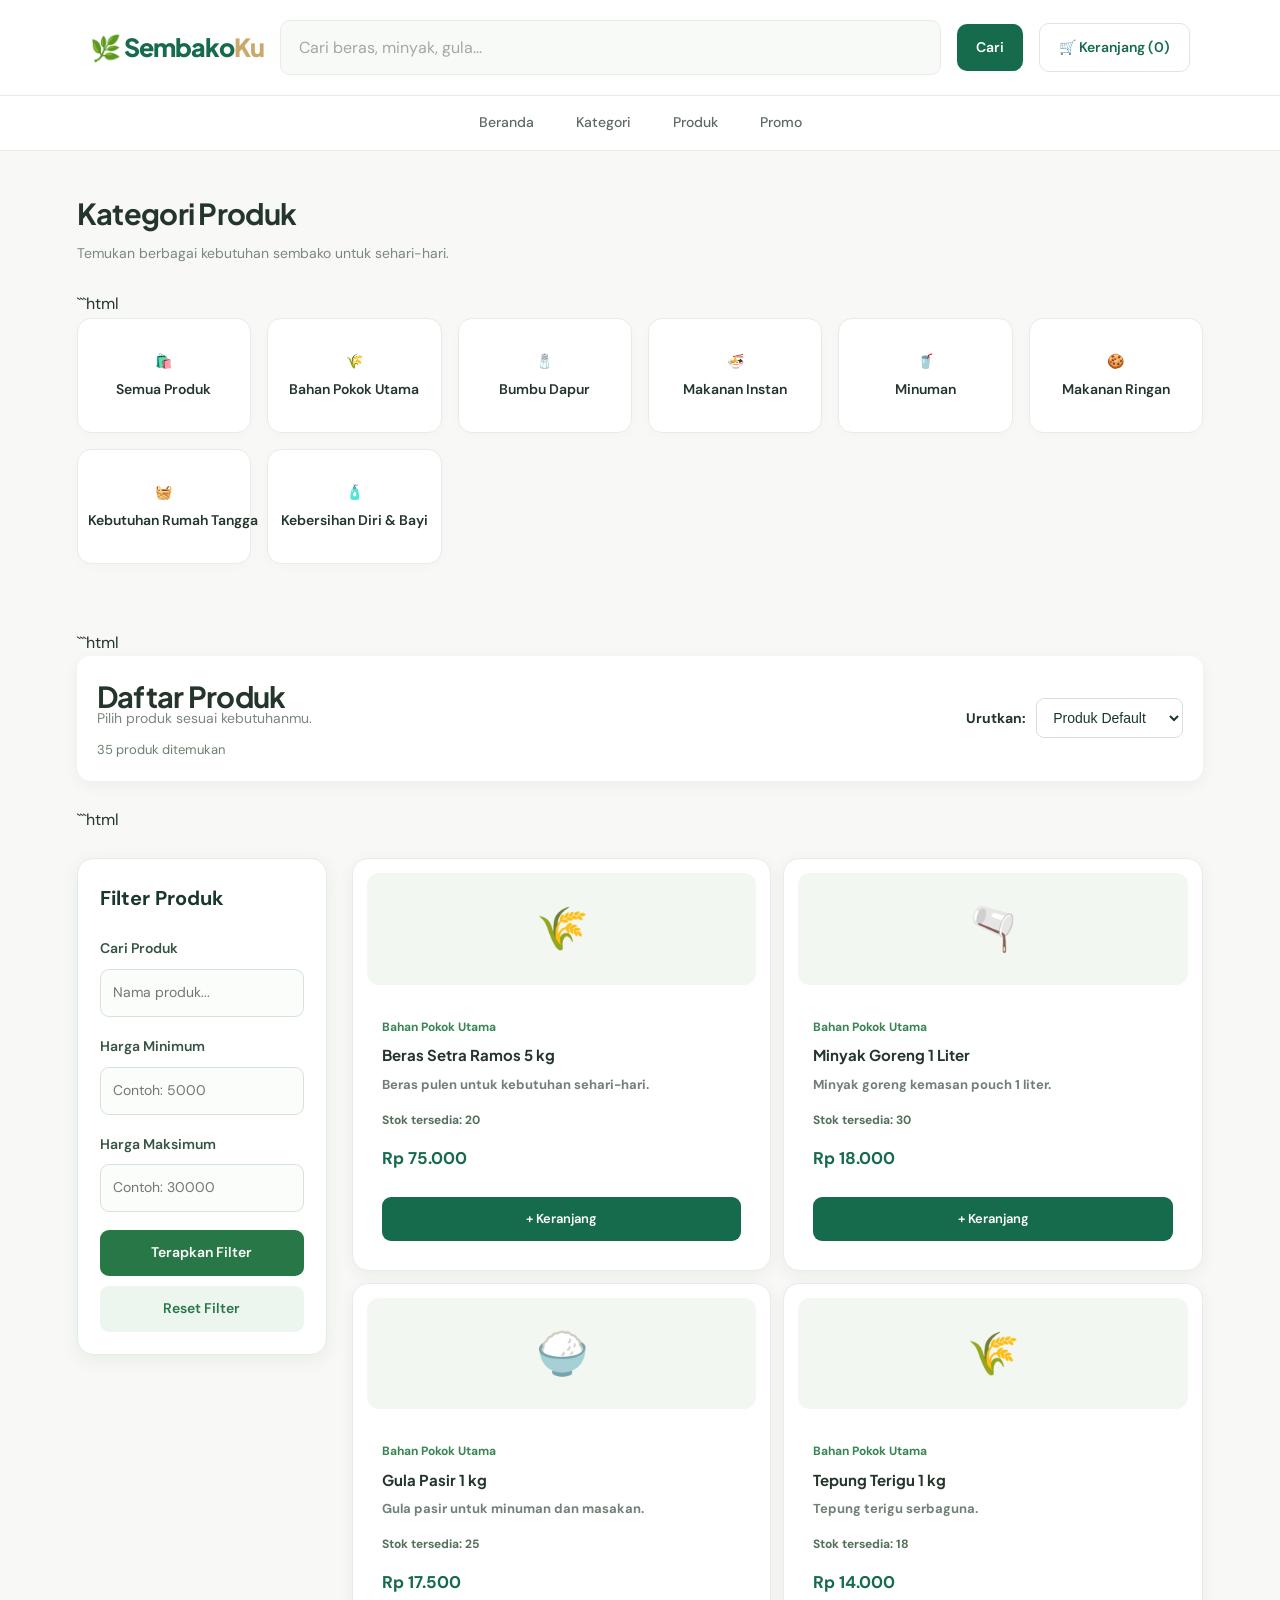
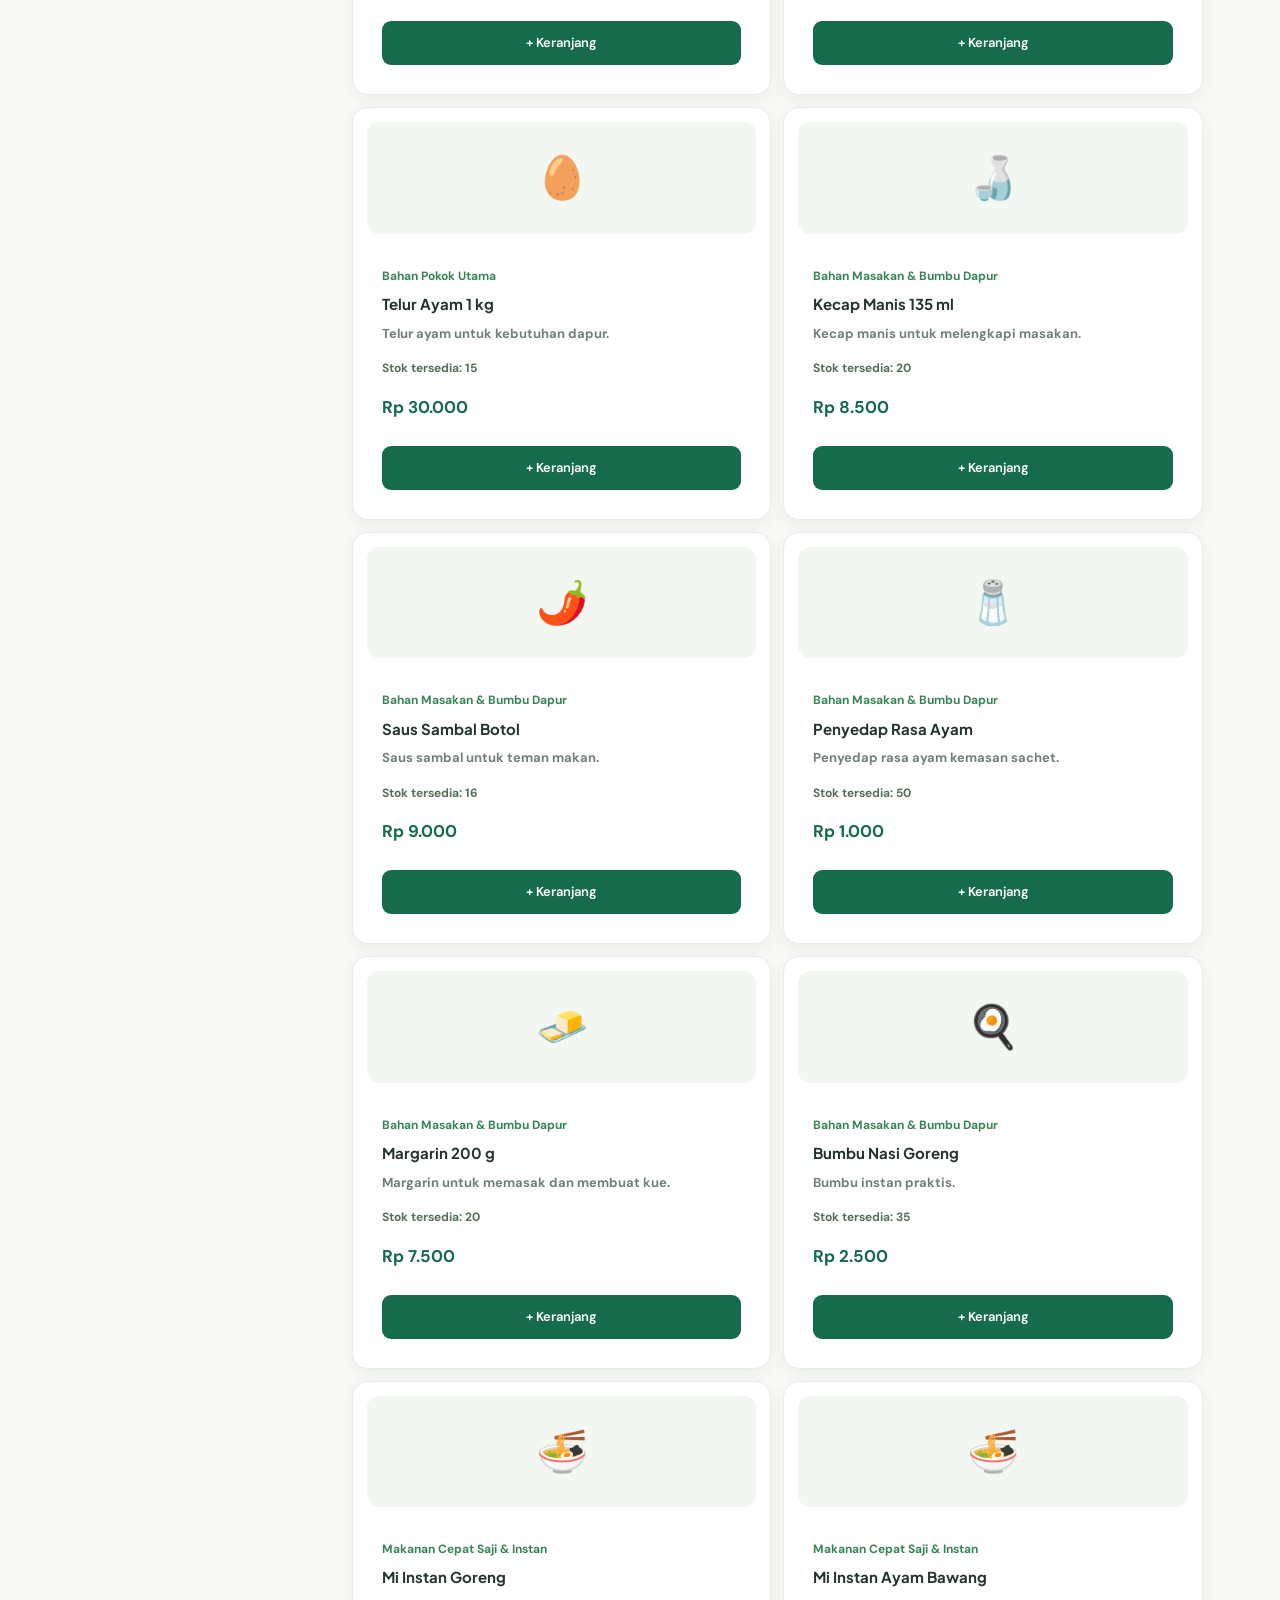
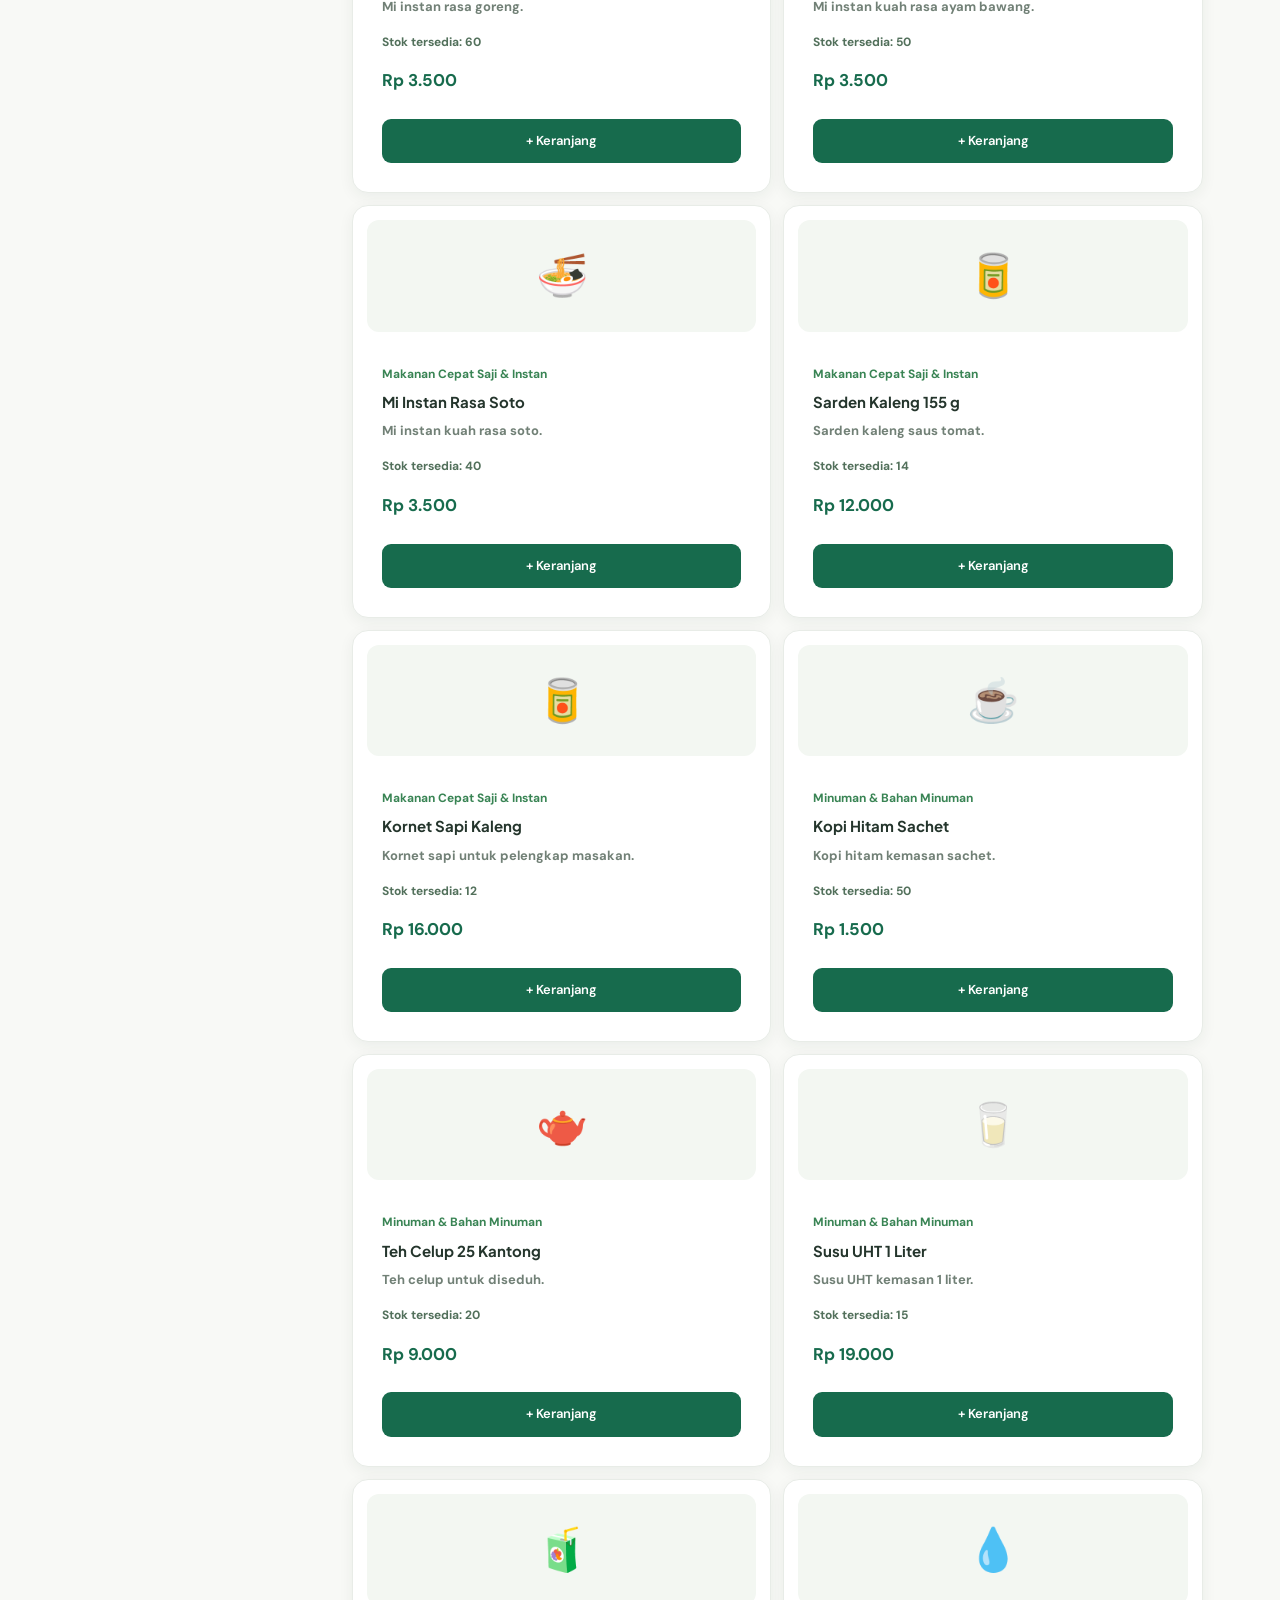
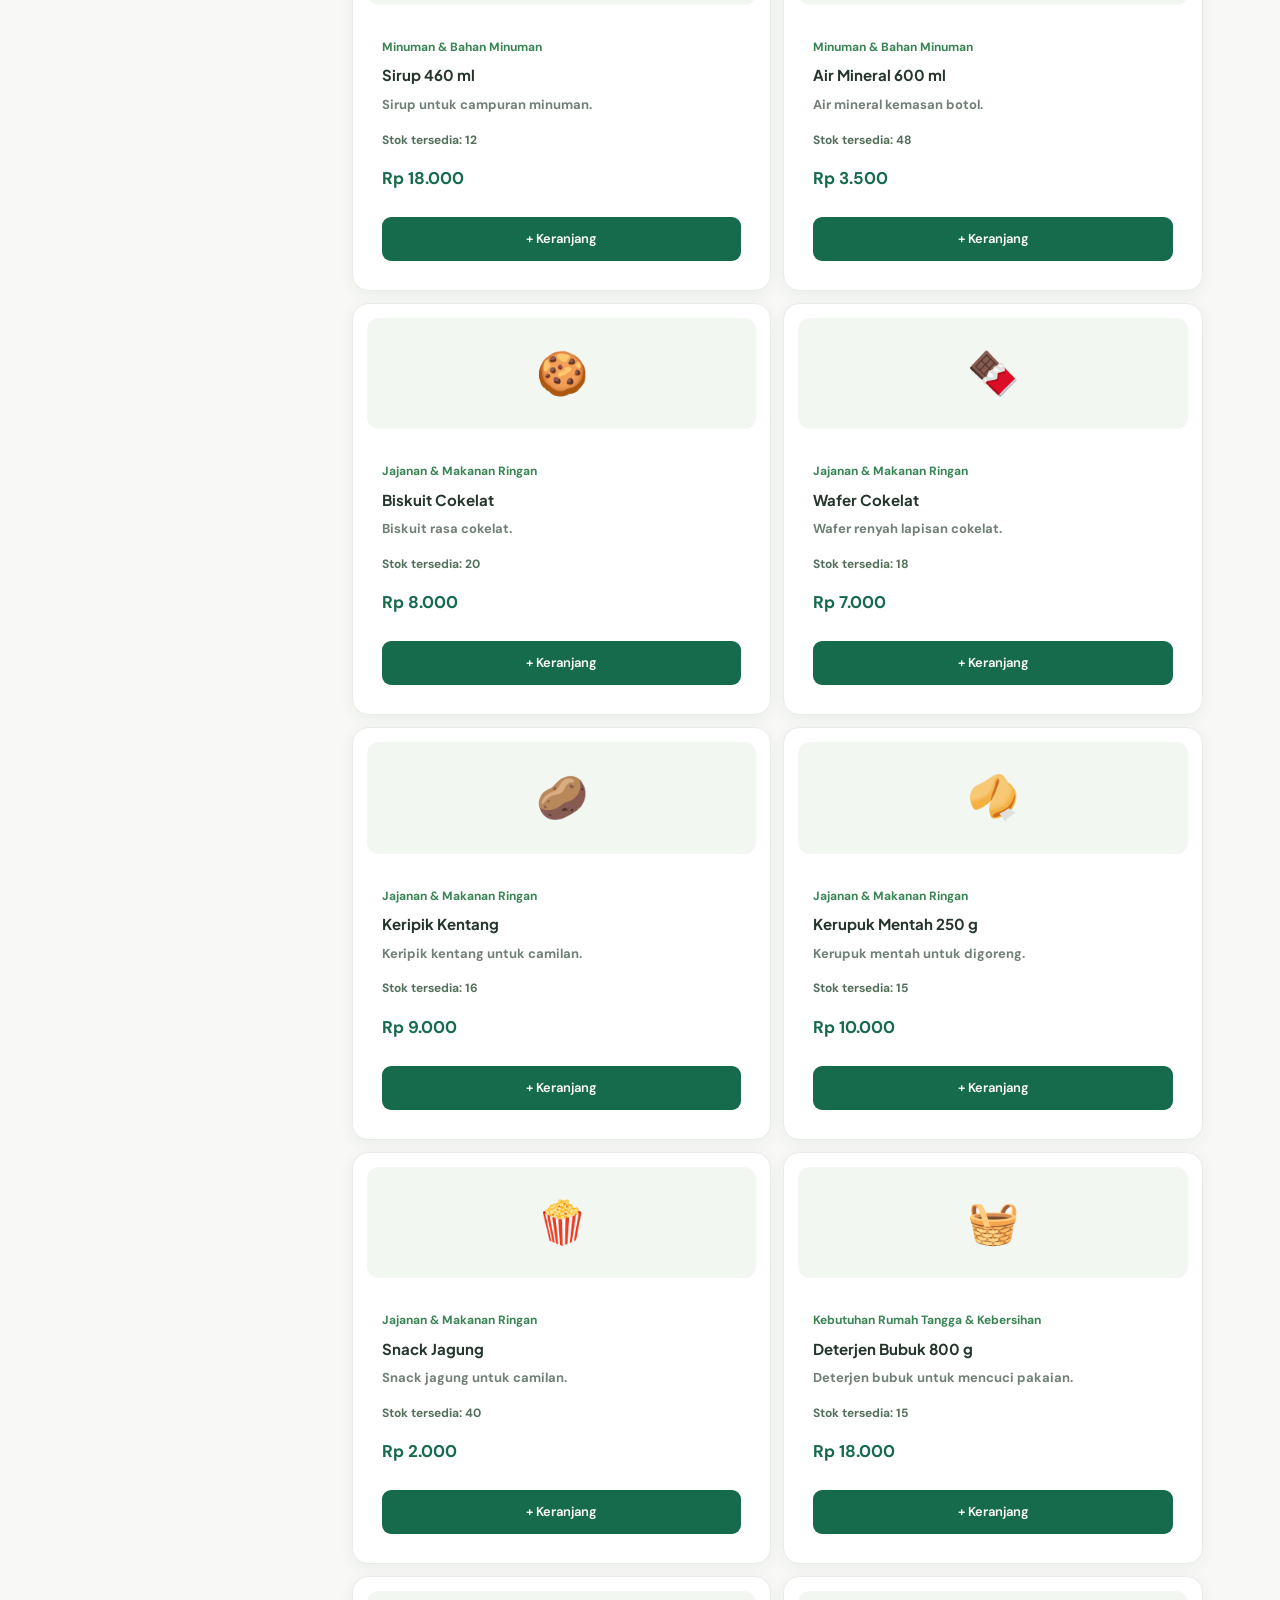
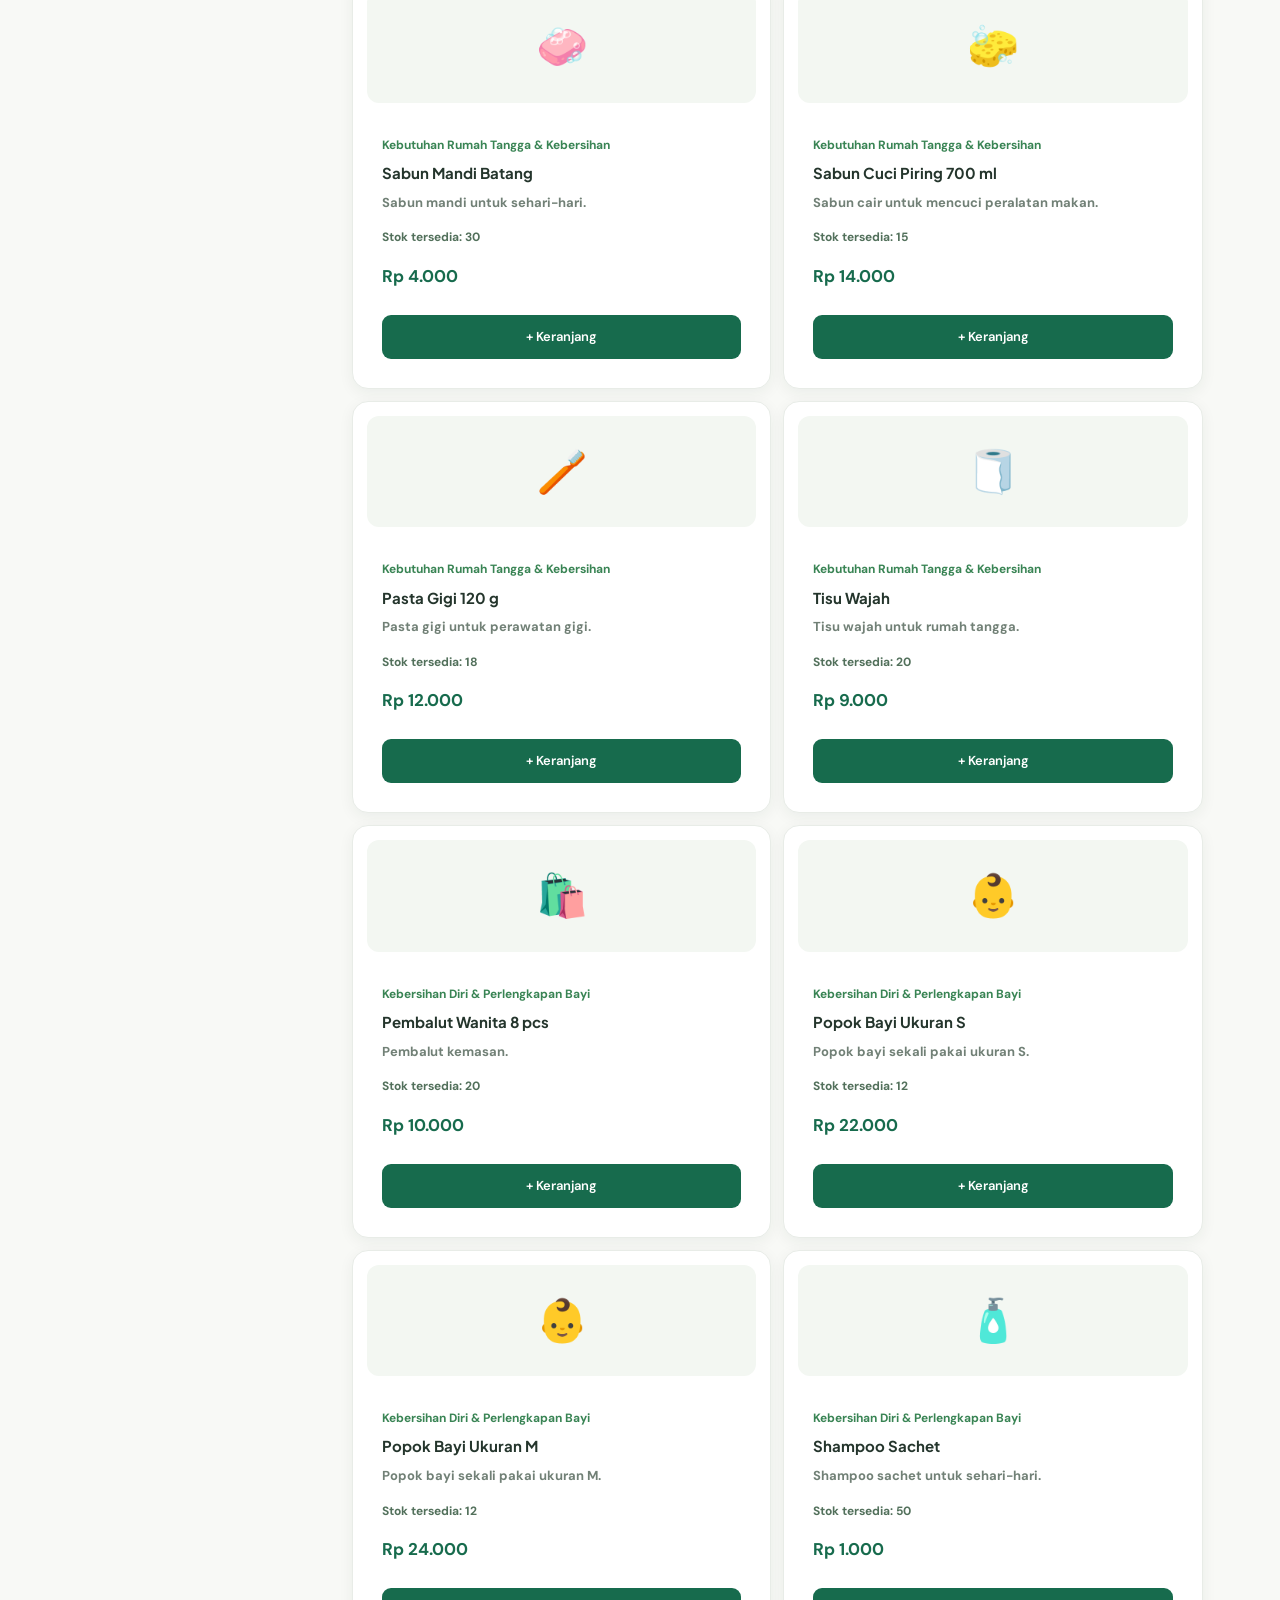
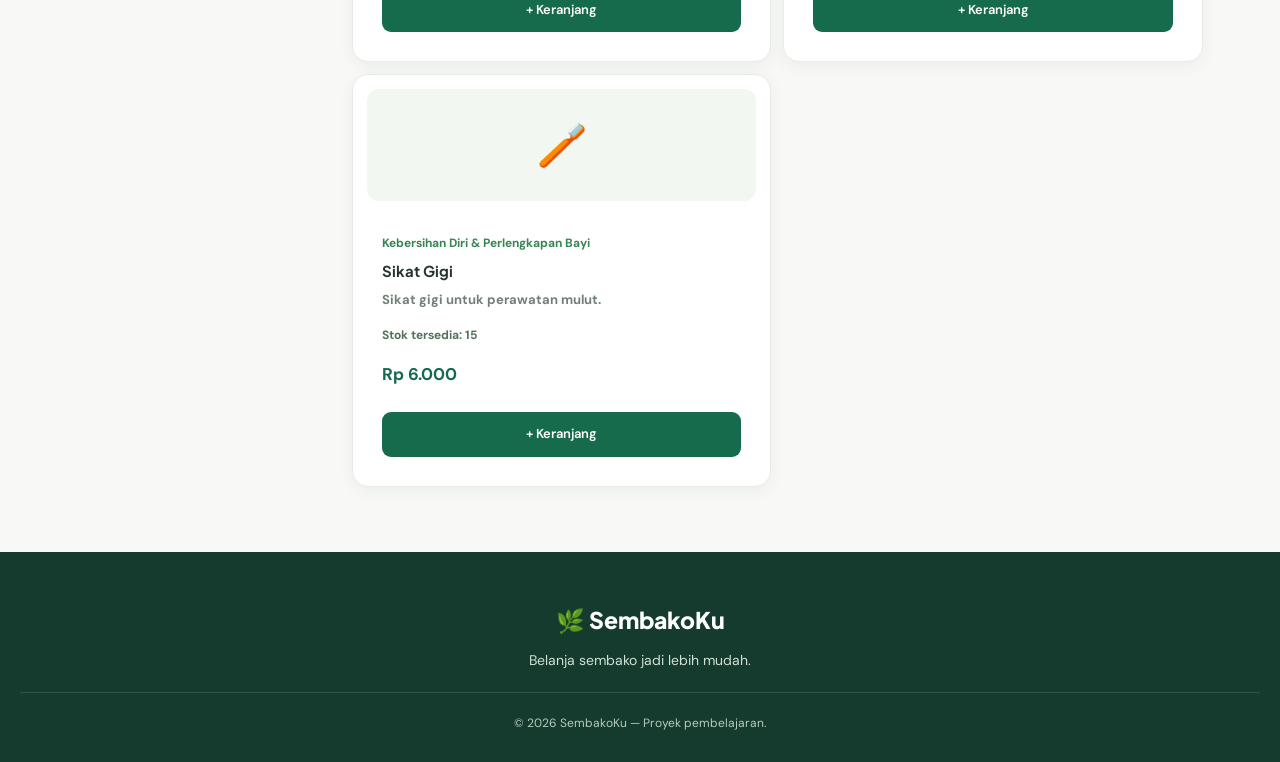
==== kategori.html @ 2022a979 "nambahin kategoti april" ====
<!DOCTYPE html>
<html lang="id">
<head>
  <meta charset="UTF-8">
  <meta name="viewport" content="width=device-width, initial-scale=1.0">
  <title>Kategori Produk - SembakoKu</title>
  <link rel="stylesheet" href="css/style.css">
</head>
<body>

  <header class="navbar">
    <a href="index.html" class="logo">🌿 Sembako<span>Ku</span></a>

    <input type="search" id="searchInput"
      placeholder="Cari beras, minyak, gula...">

    <button onclick="searchProduct()">Cari</button>
    <button onclick="showCart()">
      🛒 Keranjang (<span id="cartCount">0</span>)
    </button>
  </header>

  <nav class="menu">
    <a href="index.html#beranda">Beranda</a>
    <a href="kategori.html">Kategori</a>
    <a href="index.html#produk">Produk</a>
    <a href="index.html#promo">Promo</a>
  </nav>

  <main>
    <section>
      <h2>Kategori Produk</h2>
      <p class="subtitle">
        Temukan berbagai kebutuhan sembako untuk sehari-hari.
      </p>

      ```html
<div class="categories">
  <button onclick="filterCategory('Semua')">
    🛍️<br>Semua Produk
  </button>

  <button onclick="filterCategory('Bahan Pokok Utama')">
    🌾<br>Bahan Pokok Utama
  </button>

  <button onclick="filterCategory('Bahan Masakan & Bumbu Dapur')">
    🧂<br>Bumbu Dapur
  </button>

  <button onclick="filterCategory('Makanan Cepat Saji & Instan')">
    🍜<br>Makanan Instan
  </button>

  <button onclick="filterCategory('Minuman & Bahan Minuman')">
    🥤<br>Minuman
  </button>

  <button onclick="filterCategory('Jajanan & Makanan Ringan')">
    🍪<br>Makanan Ringan
  </button>

  <button onclick="filterCategory('Kebutuhan Rumah Tangga & Kebersihan')">
    🧺<br>Kebutuhan Rumah Tangga
  </button>

  <button onclick="filterCategory('Kebersihan Diri & Perlengkapan Bayi')">
    🧴<br>Kebersihan Diri & Bayi
  </button>
</div>
    </section>

    <section id="produk">
      ```html
<div class="category-toolbar">
  <div>
    <h2>Daftar Produk</h2>
    <p class="subtitle">
      Pilih produk sesuai kebutuhanmu.
    </p>
    <p id="resultInfo">35 produk ditemukan</p>
  </div>

  <div class="sort-box">
    <label for="sortProducts">Urutkan:</label>
    <select id="sortProducts">
      <option value="default">Produk Default</option>
      <option value="cheap">Harga Terendah</option>
      <option value="expensive">Harga Tertinggi</option>
      <option value="name">Nama Produk</option>
    </select>
  </div>
</div>

```html
<div class="category-layout">

  <aside class="filter-sidebar">
    <h3>Filter Produk</h3>

    <div class="filter-group">
      <label for="categorySearch">Cari Produk</label>
      <input
        type="search"
        id="categorySearch"
        placeholder="Nama produk..."
      >
    </div>

    <div class="filter-group">
      <label for="minPrice">Harga Minimum</label>
      <input
        type="number"
        id="minPrice"
        min="0"
        placeholder="Contoh: 5000"
      >
    </div>

    <div class="filter-group">
      <label for="maxPrice">Harga Maksimum</label>
      <input
        type="number"
        id="maxPrice"
        min="0"
        placeholder="Contoh: 30000"
      >
    </div>

    <button type="button" class="btn" onclick="applySidebarFilters()">
      Terapkan Filter
    </button>

    <button type="button" class="btn" onclick="clearSidebarFilters()">
      Reset Filter
    </button>
  </aside>

  <div class="products" id="productList"></div>

</div>

    </section>
  </main>

  <footer>
    <h3>🌿 SembakoKu</h3>
    <p>Belanja sembako jadi lebih mudah.</p>
    <small>© 2026 SembakoKu — Proyek pembelajaran.</small>
  </footer>

  <script src="js/script.js"></script>
</body>
</html>
---- css/style.css ----
@import url('https://fonts.googleapis.com/css2?family=DM+Sans:wght@400;500;600;700&family=Plus+Jakarta+Sans:wght@400;500;600;700;800&display=swap');

:root {
  --primary: #176b4d;
  --primary-dark: #104c38;
  --primary-light: #eaf4ed;
  --accent: #c9a96e;
  --background: #f8f9f6;
  --white: #ffffff;
  --text: #24352c;
  --muted: #7c877f;
  --border: #e8ece7;
  --shadow: 0 8px 30px rgba(25, 58, 42, 0.06);
}

* {
  margin: 0;
  padding: 0;
  box-sizing: border-box;
}

html {
  scroll-behavior: smooth;
  scroll-padding-top: 30px;
}

body {
  font-family: 'DM Sans', sans-serif;
  background: var(--background);
  color: var(--text);
  line-height: 1.7;
  -webkit-font-smoothing: antialiased;
}

a {
  color: inherit;
}

button,
input {
  font: inherit;
}

button {
  cursor: pointer;
  transition: all 0.25s ease;
}

/* NAVBAR */

.navbar {
  display: flex;
  align-items: center;
  gap: 16px;
  padding: 20px 7%;
  background: var(--white);
  border-bottom: 1px solid var(--border);
}

.logo {
  font-family: 'Plus Jakarta Sans', sans-serif;
  color: var(--primary);
  font-size: 25px;
  font-weight: 800;
  letter-spacing: -1px;
  text-decoration: none;
  white-space: nowrap;
}

.logo span {
  color: var(--accent);
}

.navbar input {
  flex: 1;
  min-width: 50px;
  padding: 13px 18px;
  background: #f8faf8;
  color: var(--text);
  border: 1px solid var(--border);
  border-radius: 10px;
  outline: none;
  transition: 0.25s;
}

.navbar input:focus {
  border-color: var(--primary);
  background: var(--white);
  box-shadow: 0 0 0 3px rgba(23, 107, 77, 0.08);
}

.navbar input::placeholder {
  color: #a0aaa2;
}

button,
.btn {
  border: none;
  border-radius: 10px;
  background: var(--primary);
  color: var(--white);
  padding: 12px 19px;
  font-size: 14px;
  font-weight: 600;
  text-decoration: none;
  white-space: nowrap;
}

button:hover,
.btn:hover {
  background: var(--primary-dark);
  transform: translateY(-1px);
}

.navbar button:last-child {
  background: var(--white);
  color: var(--primary);
  border: 1px solid #dce7df;
}

.navbar button:last-child:hover {
  background: var(--primary-light);
}

/* MENU */

.menu {
  display: flex;
  align-items: center;
  justify-content: center;
  gap: 42px;
  padding: 15px 7%;
  background: var(--white);
  border-bottom: 1px solid var(--border);
}

.menu a {
  position: relative;
  color: #5c6b61;
  font-size: 14px;
  font-weight: 500;
  text-decoration: none;
  transition: color 0.2s;
}

.menu a:hover {
  color: var(--primary);
}

.menu a::after {
  content: '';
  position: absolute;
  left: 0;
  bottom: -17px;
  width: 0;
  height: 2px;
  background: var(--primary);
  transition: width 0.25s;
}

.menu a:hover::after {
  width: 100%;
}

/* MAIN */

main {
  width: 88%;
  max-width: 1240px;
  margin: 42px auto 60px;
}

section {
  margin-bottom: 65px;
  scroll-margin-top: 25px;
}

section h2 {
  font-family: 'Plus Jakarta Sans', sans-serif;
  font-size: clamp(22px, 2.5vw, 29px);
  line-height: 1.4;
  letter-spacing: -0.7px;
  color: var(--text);
  margin-bottom: 22px;
}

/* HERO */

.hero {
  position: relative;
  display: flex;
  align-items: center;
  justify-content: space-between;
  gap: 35px;
  min-height: 370px;
  padding: 60px 65px;
  overflow: hidden;
  border-radius: 22px;
  background:
    radial-gradient(circle at 90% 10%, rgba(201, 169, 110, 0.16), transparent 30%),
    linear-gradient(120deg, #eef5ed 0%, #e2eee3 100%);
}

.hero > div:first-child {
  max-width: 560px;
}

.label {
  display: inline-block;
  color: var(--primary);
  font-size: 11px;
  font-weight: 700;
  letter-spacing: 2px;
  margin-bottom: 18px;
}

.hero h1 {
  font-family: 'Plus Jakarta Sans', sans-serif;
  font-size: clamp(35px, 4.3vw, 54px);
  font-weight: 800;
  line-height: 1.2;
  letter-spacing: -2px;
  margin-bottom: 20px;
}

.hero h1 span {
  color: var(--primary);
}

.hero p:not(.label) {
  max-width: 440px;
  color: #69786d;
  font-size: 15px;
  margin-bottom: 28px;
}

.hero .btn {
  display: inline-flex;
  align-items: center;
  gap: 10px;
  padding: 14px 23px;
  border-radius: 10px;
  box-shadow: 0 5px 15px rgba(23, 107, 77, 0.12);
}

.hero-image {
  display: flex;
  align-items: center;
  justify-content: center;
  flex-shrink: 0;
  width: 220px;
  height: 220px;
  border: 1px solid rgba(255, 255, 255, 0.75);
  border-radius: 50%;
  background: rgba(255, 255, 255, 0.55);
  font-size: clamp(55px, 6vw, 85px);
  letter-spacing: -8px;
  box-shadow: 0 15px 45px rgba(31, 78, 49, 0.05);
}

/* KATEGORI */

.categories {
  display: grid;
  grid-template-columns: repeat(6, minmax(0, 1fr));
  gap: 16px;
}

.categories button {
  min-height: 115px;
  padding: 20px 10px;
  background: var(--white);
  color: var(--text);
  border: 1px solid var(--border);
  border-radius: 14px;
  font-size: 14px;
  font-weight: 600;
  line-height: 2;
  box-shadow: 0 3px 12px rgba(25, 58, 42, 0.02);
}

.categories button:hover {
  background: var(--primary-light);
  color: var(--primary);
  border-color: #c8dfce;
  transform: translateY(-4px);
  box-shadow: var(--shadow);
}

/* PRODUK */

.subtitle {
  color: var(--muted);
  font-size: 14px;
  margin-top: -14px;
  margin-bottom: 25px;
}

.products {
  display: grid;
  grid-template-columns: repeat(4, minmax(0, 1fr));
  gap: 22px;
}

.product-card {
  min-width: 0;
  padding: 14px;
  overflow: hidden;
  background: var(--white);
  border: 1px solid var(--border);
  border-radius: 16px;
  box-shadow: 0 3px 12px rgba(25, 58, 42, 0.025);
  transition: transform 0.3s, box-shadow 0.3s, border-color 0.3s;
}

.product-card:hover {
  transform: translateY(-5px);
  border-color: #d8e4da;
  box-shadow: 0 14px 32px rgba(25, 58, 42, 0.08);
}

.product-image {
  display: flex;
  align-items: center;
  justify-content: center;
  min-height: 180px;
  margin-bottom: 17px;
  padding: 20px;
  overflow: hidden;
  border-radius: 12px;
  background: #f4f6f0;
  font-size: 60px;
  text-align: center;
}

.product-image img {
  width: 100%;
  height: 170px;
  object-fit: contain;
  mix-blend-mode: multiply;
}

.product-card h3 {
  color: var(--text);
  font-family: 'Plus Jakarta Sans', sans-serif;
  font-size: 15px;
  font-weight: 700;
  line-height: 1.5;
  margin-bottom: 8px;
}

.product-card p {
  color: var(--primary);
  font-size: 15px;
  font-weight: 700;
  margin-bottom: 14px;
}

.product-card button {
  width: 100%;
  padding: 11px 12px;
  border-radius: 9px;
  font-size: 13px;
}

.product-card button:hover {
  background: var(--primary-dark);
}

/* PROMO */

.promo {
  display: flex;
  align-items: center;
  justify-content: space-between;
  gap: 25px;
  padding: 38px 45px;
  border: 1px solid #245d45;
  border-radius: 18px;
  background: linear-gradient(115deg, #15573f, #1d7452);
  color: var(--white);
  box-shadow: 0 12px 28px rgba(23, 107, 77, 0.10);
}

.promo > div:first-child > p:first-child {
  color: #e2c994;
  font-size: 11px;
  font-weight: 700;
  letter-spacing: 2px;
}

.promo h2 {
  color: var(--white);
  font-size: clamp(22px, 3vw, 30px);
  margin: 8px 0;
}

.promo p {
  color: #dce9df;
  font-size: 14px;
}

.promo-icon {
  display: flex;
  align-items: center;
  justify-content: center;
  flex-shrink: 0;
  width: 100px;
  height: 100px;
  border: 1px solid rgba(255, 255, 255, 0.15);
  border-radius: 50%;
  background: rgba(255, 255, 255, 0.08);
  font-size: 48px;
}

/* KERANJANG */

.cart-section {
  padding: 30px;
  background: var(--white);
  border: 1px solid var(--border);
  border-radius: 16px;
  box-shadow: var(--shadow);
}

#cartItems {
  color: #647269;
  font-size: 14px;
}

.cart-row {
  display: flex;
  justify-content: space-between;
  align-items: center;
  gap: 15px;
  padding: 16px 0;
  border-bottom: 1px solid var(--border);
}

.cart-row button {
  padding: 8px 12px;
  border-radius: 8px;
}

.cart-section h3 {
  margin: 23px 0;
  font-family: 'Plus Jakarta Sans', sans-serif;
  font-size: 19px;
}

#cartTotal {
  color: var(--primary);
}

.cart-section > .btn {
  display: inline-block;
}

/* FOOTER */

footer {
  padding: 48px 20px 28px;
  background: #143b2d;
  color: var(--white);
  text-align: center;
}

footer h3 {
  font-family: 'Plus Jakarta Sans', sans-serif;
  font-size: 23px;
  font-weight: 800;
}

footer p {
  margin: 10px 0 20px;
  color: #d0e0d5;
  font-size: 14px;
}

footer small {
  display: block;
  padding-top: 20px;
  border-top: 1px solid rgba(255, 255, 255, 0.12);
  color: #b7cbbd;
  font-size: 12px;
}

/* RESPONSIVE TABLET */

@media (max-width: 1000px) {
  .navbar {
    padding: 18px 5%;
  }

  main {
    width: 90%;
  }

  .hero {
    padding: 45px;
  }

  .hero-image {
    width: 175px;
    height: 175px;
  }

  .categories {
    grid-template-columns: repeat(3, minmax(0, 1fr));
  }

  .products {
    grid-template-columns: repeat(3, minmax(0, 1fr));
    gap: 16px;
  }
}

/* RESPONSIVE HP */

@media (max-width: 650px) {
  .navbar {
    display: grid;
    grid-template-columns: 1fr auto;
    gap: 12px;
    padding: 16px 5%;
  }

  .logo {
    font-size: 22px;
  }

  .navbar input {
    grid-column: 1 / -1;
    grid-row: 2;
    width: 100%;
  }

  .navbar button {
    padding: 10px 12px;
    font-size: 12px;
  }

  .menu {
    justify-content: flex-start;
    gap: 27px;
    padding: 14px 5%;
    overflow-x: auto;
    white-space: nowrap;
  }

  .menu a::after {
    display: none;
  }

  main {
    width: 90%;
    margin-top: 25px;
  }

  section {
    margin-bottom: 45px;
  }

  .hero {
    flex-direction: column;
    align-items: flex-start;
    gap: 28px;
    padding: 32px 25px;
    border-radius: 17px;
  }

  .hero h1 {
    font-size: clamp(33px, 8vw, 43px);
    letter-spacing: -1.3px;
  }

  .hero-image {
    align-self: center;
    width: 145px;
    height: 145px;
    font-size: 55px;
  }

  .categories {
    grid-template-columns: repeat(3, minmax(0, 1fr));
    gap: 10px;
  }

  .categories button {
    min-height: 100px;
    padding: 14px 5px;
    font-size: 12px;
  }

  .products {
    grid-template-columns: repeat(2, minmax(0, 1fr));
    gap: 12px;
  }

  .product-card {
    padding: 10px;
    border-radius: 13px;
  }

  .product-image {
    min-height: 125px;
    padding: 12px 5px;
    font-size: 45px;
  }

  .product-image img {
    height: 120px;
  }

  .product-card h3 {
    font-size: 13px;
  }

  .product-card p {
    font-size: 14px;
  }

  .product-card button {
    padding: 10px 5px;
    font-size: 12px;
  }

  .promo {
    padding: 28px 23px;
  }

  .promo-icon {
    width: 65px;
    height: 65px;
    font-size: 32px;
  }

  .cart-section {
    padding: 20px;
  }

  .cart-row {
    align-items: flex-start;
    flex-wrap: wrap;
  }

  footer {
    padding: 38px 18px 24px;
  }
}

/* HP KECIL */

@media (max-width: 380px) {
  .navbar {
    gap: 8px;
  }

  .logo {
    font-size: 19px;
  }

  .navbar button {
    padding: 9px;
  }

  .categories {
    grid-template-columns: repeat(2, minmax(0, 1fr));
  }

  .hero {
    padding: 27px 20px;
  }

  .promo-icon {
    display: none;
  }
}

/* TOOLBAR HALAMAN KATEGORI */
.category-toolbar {
  display: flex;
  justify-content: space-between;
  align-items: center;
  flex-wrap: wrap;
  gap: 20px;
  margin-bottom: 25px;
  padding: 20px;
  background: #ffffff;
  border-radius: 14px;
  box-shadow: 0 4px 15px rgba(0, 0, 0, 0.05);
}

.category-toolbar h2 {
  margin-bottom: 5px;
}

.category-toolbar .subtitle {
  margin-bottom: 8px;
}

#resultInfo {
  font-size: 13px;
  color: #6b806f;
}

.sort-box {
  display: flex;
  align-items: center;
  gap: 10px;
}

.sort-box label {
  font-size: 14px;
  font-weight: bold;
}

.sort-box select {
  padding: 10px 12px;
  border: 1px solid #d5e2d8;
  border-radius: 8px;
  background: #ffffff;
  color: #19372a;
  font-size: 14px;
  cursor: pointer;
}

.sort-box select:focus {
  outline: 2px solid #6aab7c;
}

/* TAMPILAN HP */
@media (max-width: 600px) {
  .category-toolbar {
    align-items: stretch;
    padding: 15px;
  }

  .sort-box {
    justify-content: space-between;
  }

  .sort-box select {
    max-width: 65%;
  }
}

/* =====================================
   HALAMAN KATEGORI - TAMPILAN BARU
===================================== */

.category-layout {
  display: grid;
  grid-template-columns: 250px minmax(0, 1fr);
  gap: 25px;
  align-items: start;
  margin-top: 25px;
}

.filter-sidebar {
  background: #ffffff;
  padding: 22px;
  border: 1px solid #e3ece5;
  border-radius: 16px;
  box-shadow: 0 5px 18px rgba(25, 55, 42, 0.07);
  position: sticky;
  top: 20px;
}

.filter-sidebar h3 {
  color: #19372a;
  font-size: 20px;
  margin-bottom: 22px;
}

.filter-group {
  margin-bottom: 18px;
}

.filter-group label {
  display: block;
  font-size: 14px;
  font-weight: 600;
  color: #365443;
  margin-bottom: 8px;
}

.filter-group input {
  width: 100%;
  padding: 11px 12px;
  border: 1px solid #d7e3da;
  border-radius: 9px;
  outline: none;
  font-size: 14px;
  background: #fbfdfb;
}

.filter-group input:focus {
  border-color: #398454;
  box-shadow: 0 0 0 3px rgba(57, 132, 84, 0.12);
}

.filter-sidebar .btn {
  display: block;
  width: 100%;
  padding: 11px 14px;
  margin-top: 10px;
  border: none;
  border-radius: 9px;
  background: #287747;
  color: white;
  font-weight: 600;
  cursor: pointer;
  transition: background 0.2s, transform 0.2s;
}

.filter-sidebar .btn:hover {
  background: #1e6038;
  transform: translateY(-1px);
}

.filter-sidebar .btn:last-child {
  background: #edf5ef;
  color: #287747;
}

.filter-sidebar .btn:last-child:hover {
  background: #dcece0;
}

.category-layout .products {
  display: grid;
  grid-template-columns: repeat(3, minmax(0, 1fr));
  gap: 20px;
  align-items: stretch;
}

.category-layout .product-card {
  height: 100%;
  overflow: hidden;
  border: 1px solid #e5ece6;
  border-radius: 15px;
  background: #ffffff;
  box-shadow: 0 4px 15px rgba(25, 55, 42, 0.06);
  transition: transform 0.2s, box-shadow 0.2s;
}

.category-layout .product-card:hover {
  transform: translateY(-4px);
  box-shadow: 0 9px 22px rgba(25, 55, 42, 0.12);
}

.category-layout .product-image {
  min-height: 145px;
  display: flex;
  align-items: center;
  justify-content: center;
  background: #f0f7ef;
}

.category-layout .product-image span {
  font-size: 55px;
}

.category-layout .product-info {
  padding: 16px;
}

.category-layout .product-category {
  color: #398454;
  font-size: 12px;
  margin-bottom: 7px;
}

.category-layout .product-info h3 {
  font-size: 16px;
  line-height: 1.45;
  margin-bottom: 8px;
  color: #19372a;
}

.category-layout .product-description {
  color: #718076;
  font-size: 13px;
  line-height: 1.6;
}

.category-layout .product-stock {
  margin-top: 10px;
  color: #52705b;
  font-size: 12px;
}

.category-layout .product-bottom {
  margin-top: 14px;
  display: flex;
  flex-direction: column;
  align-items: stretch;
  gap: 12px;
}

.category-layout .product-price {
  color: #287747;
  font-size: 18px;
}

.category-layout .btn-add {
  width: 100%;
  padding: 10px;
  border: none;
  border-radius: 8px;
  background: #287747;
  color: white;
  font-weight: 600;
  cursor: pointer;
}

.category-layout .btn-add:hover {
  background: #1e6038;
}

.category-layout .btn-add:disabled {
  background: #aeb9b0;
  cursor: not-allowed;
}

/* Tampilan tablet */
@media (max-width: 1000px) {
  .category-layout {
    grid-template-columns: 220px minmax(0, 1fr);
    gap: 16px;
  }

  .category-layout .products {
    grid-template-columns: repeat(2, minmax(0, 1fr));
    gap: 14px;
  }
}
/* Tampilan tablet */
@media (max-width: 1000px) {
  .category-layout {
    grid-template-columns: 220px minmax(0, 1fr);
    gap: 16px;
  }

  .category-layout .products {
    grid-template-columns: repeat(2, minmax(0, 1fr));
    gap: 14px;
  }
}

@media (max-width: 650px) {
  .category-layout {
    grid-template-columns: 1fr;
  }

  .filter-sidebar {
    position: static;
  }

  .category-layout .products {
    grid-template-columns: repeat(2, minmax(0, 1fr));
    gap: 12px;
  }

  .category-layout .product-info {
    padding: 12px;
  }

  .category-layout .product-image {
    min-height: 110px;
  }

  .category-layout .product-image span {
    font-size: 42px;
  }

  .category-layout .product-info h3 {
    font-size: 14px;
  }

  .category-layout .product-price {
    font-size: 15px;
  }
}
  

  .filter-sidebar {
    position: static;
  }

  .category-layout .products {
    grid-template-columns: repeat(2, minmax(0, 1fr));
    gap: 12px;
  }

  .category-layout .product-info {
    padding: 12px;
  }

  .category-layout .product-image {
    min-height: 110px;
  }

  .category-layout .product-image span {
    font-size: 42px;
  }

  .category-layout .product-info h3 {
    font-size: 14px;
  }

  .category-layout .product-price {
    font-size: 15px;
  }
  
/* =====================================
   CARD PRODUK - DESAIN LEBIH MODERN
===================================== */

.category-layout .products .product-card {
    background: #ffffff;
    border: 1px solid #e8ece7;
    border-radius: 16px;
    overflow: hidden;
    transition: transform 0.25s ease, box-shadow 0.25s ease;
}

.category-layout .products .product-card:hover {
    transform: translateY(-5px);
    box-shadow: 0 12px 28px rgba(23, 107, 77, 0.12);
    border-color: #c9dfd0;
}

.category-layout .product-image {
    background: #f3f7f2;
    display: flex;
    align-items: center;
    justify-content: center;
    position: relative;
    overflow: hidden;
}

.category-layout .product-image img {
    width: 100%;
    height: 180px;
    object-fit: contain;
    padding: 14px;
    transition: transform 0.3s ease;
}

.category-layout .product-card:hover .product-image img {
    transform: scale(1.06);
}

.category-layout .product-info {
    padding: 15px;
}

.category-layout .product-info h3 {
    color: #24352c;
    font-size: 15px;
    line-height: 1.5;
    margin-bottom: 8px;
}

.category-layout .product-price {
    color: #176b4d;
    font-size: 17px;
    font-weight: 700;
    margin-bottom: 12px;
}

.category-layout .product-card button {
    width: 100%;
    border: none;
    border-radius: 9px;
    background: #176b4d;
    color: #ffffff;
    padding: 11px;
    font-weight: 600;
    cursor: pointer;
    transition: background 0.2s ease;
}

.category-layout .product-card button:hover {
    background: #104c38;
}
/* LINK NAMA PRODUK */
.product-title-link {
    color: inherit;
    text-decoration: none;
    transition: color 0.2s ease;
}

.product-title-link:hover {
    color: #176b4d;
    text-decoration: underline;
    text-underline-offset: 4px;
}
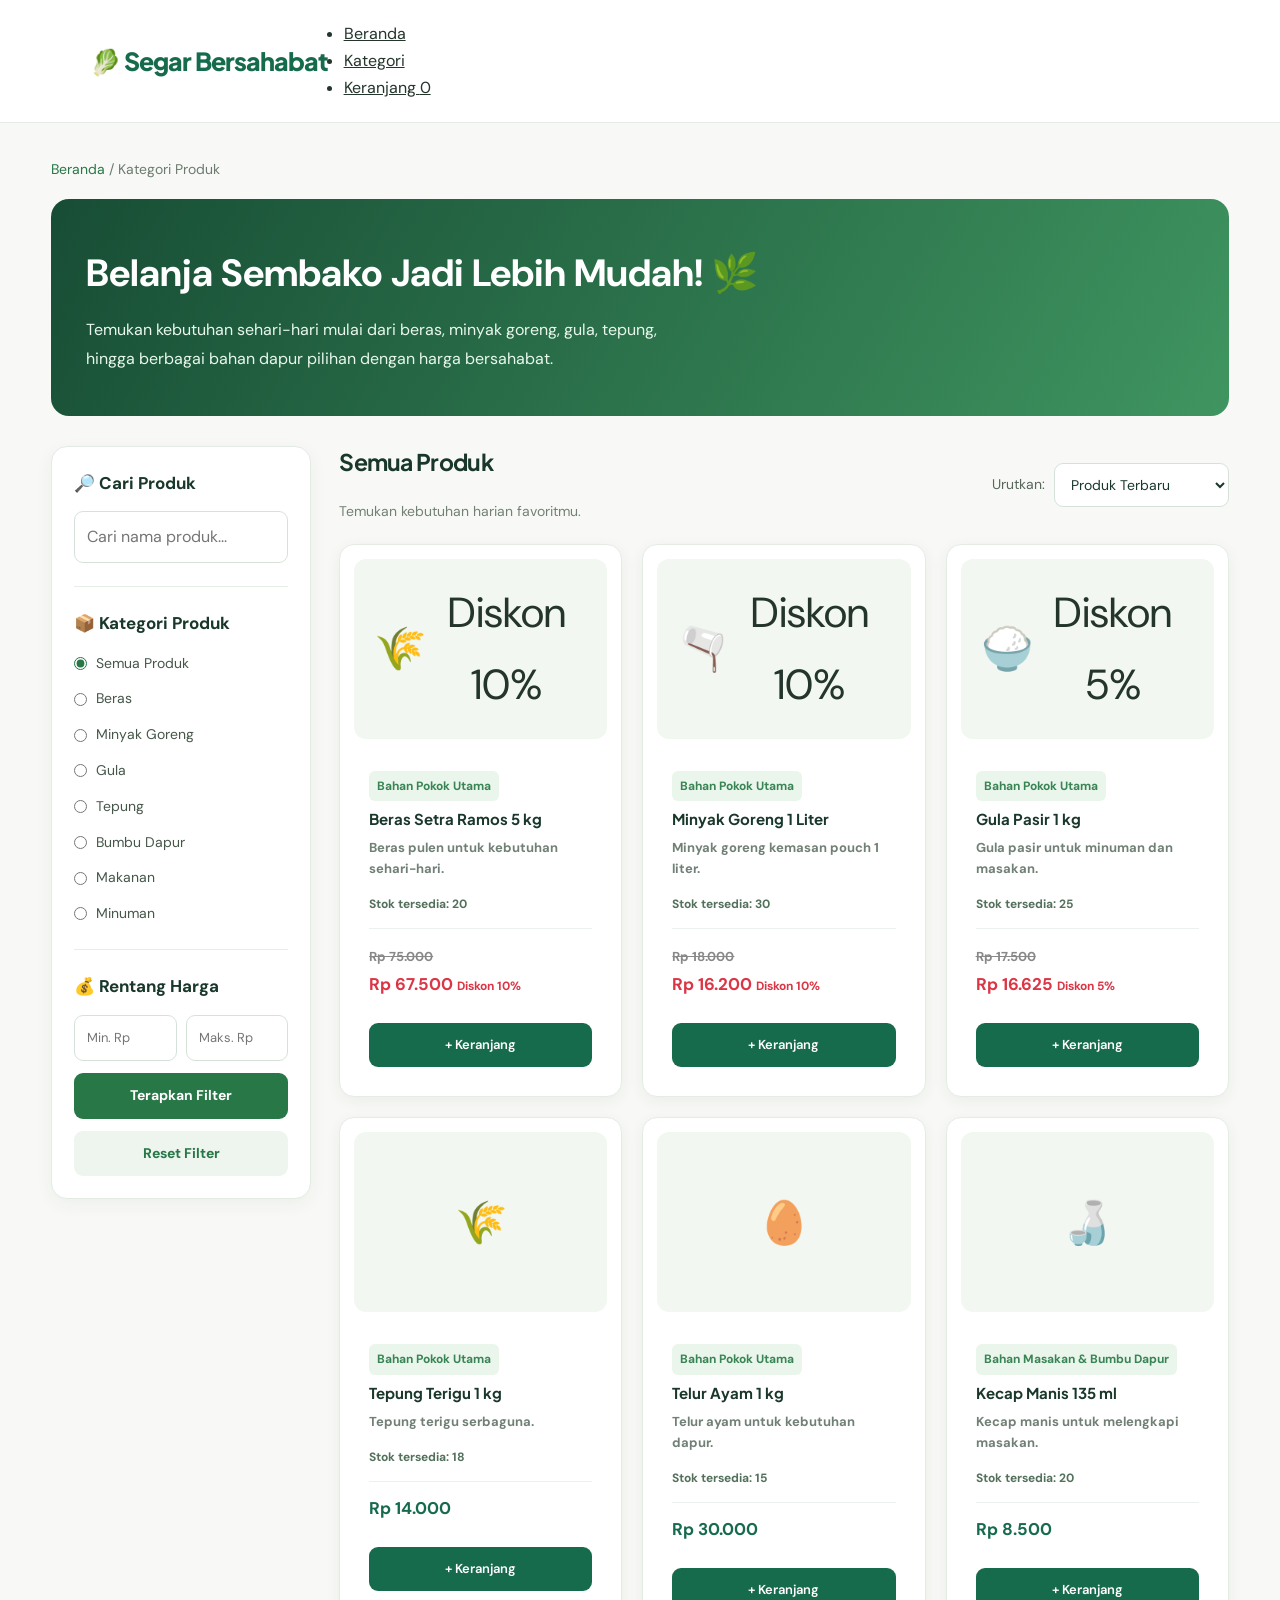
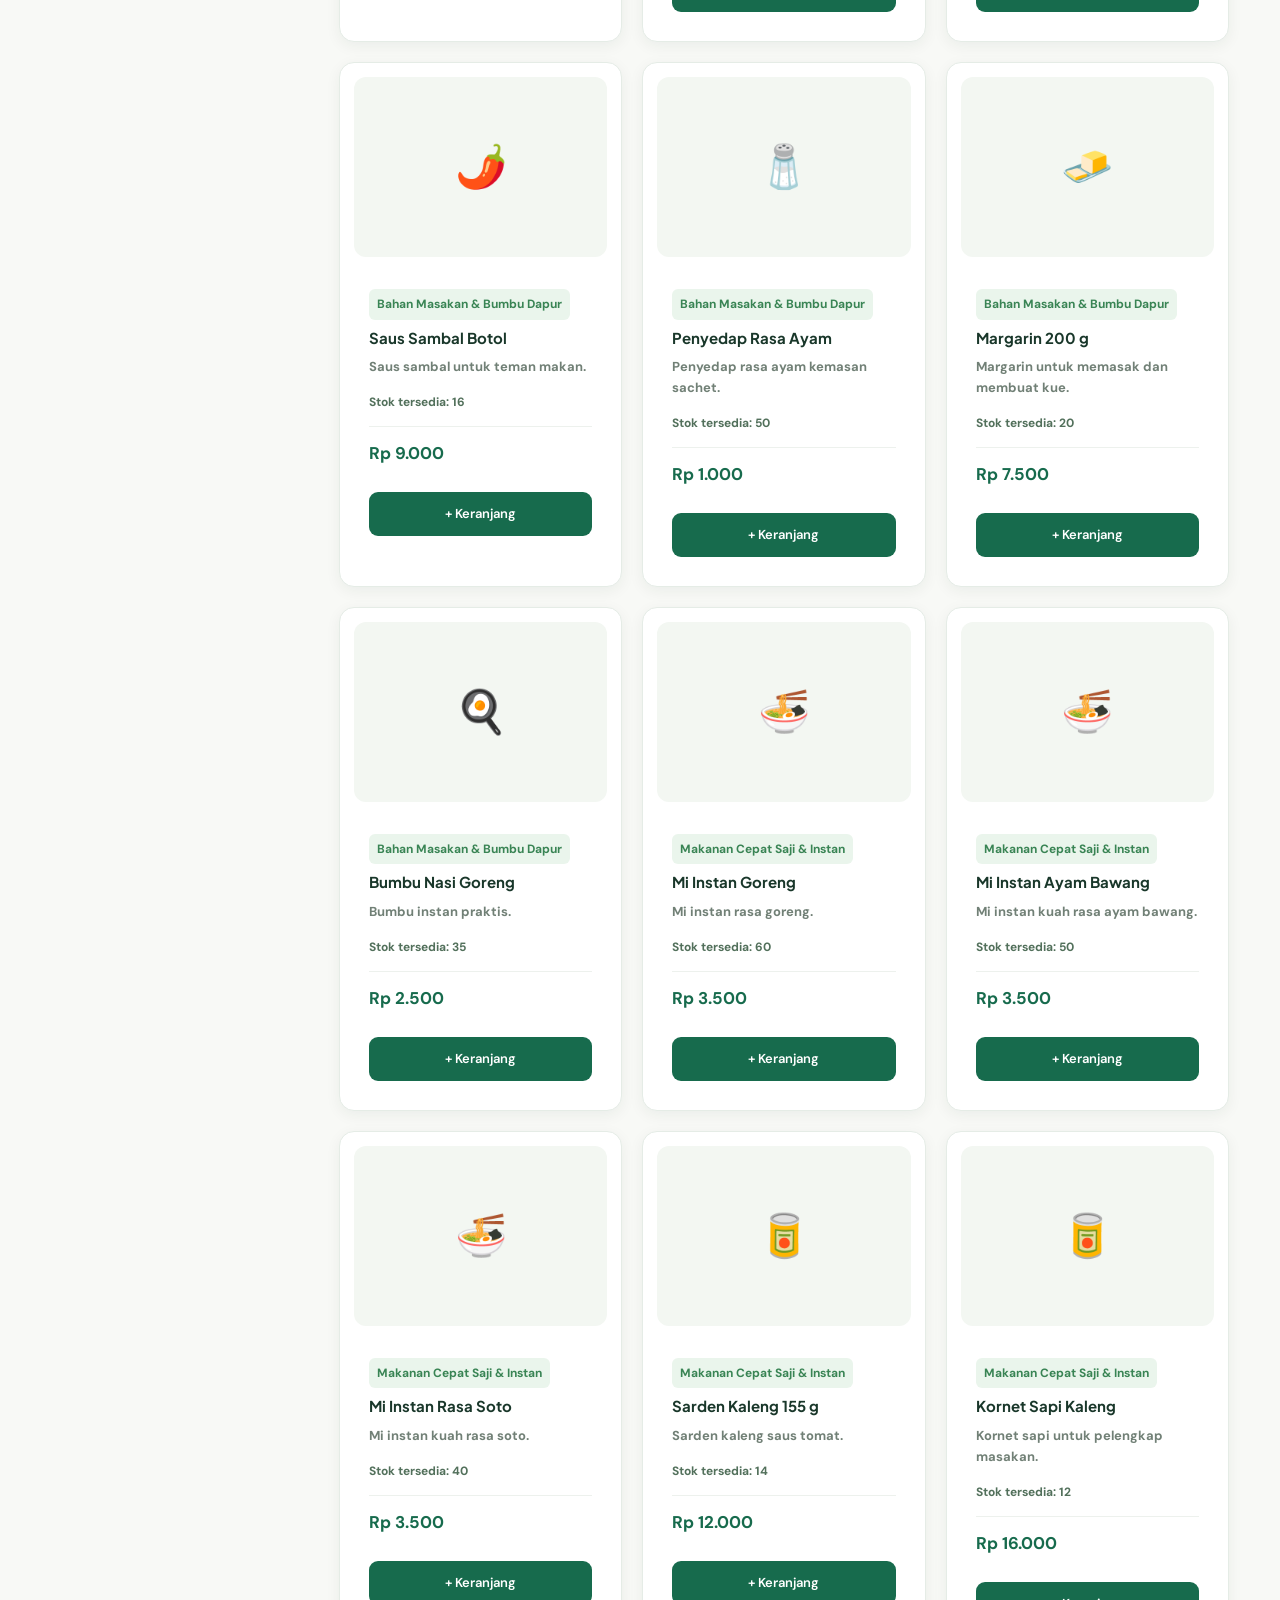
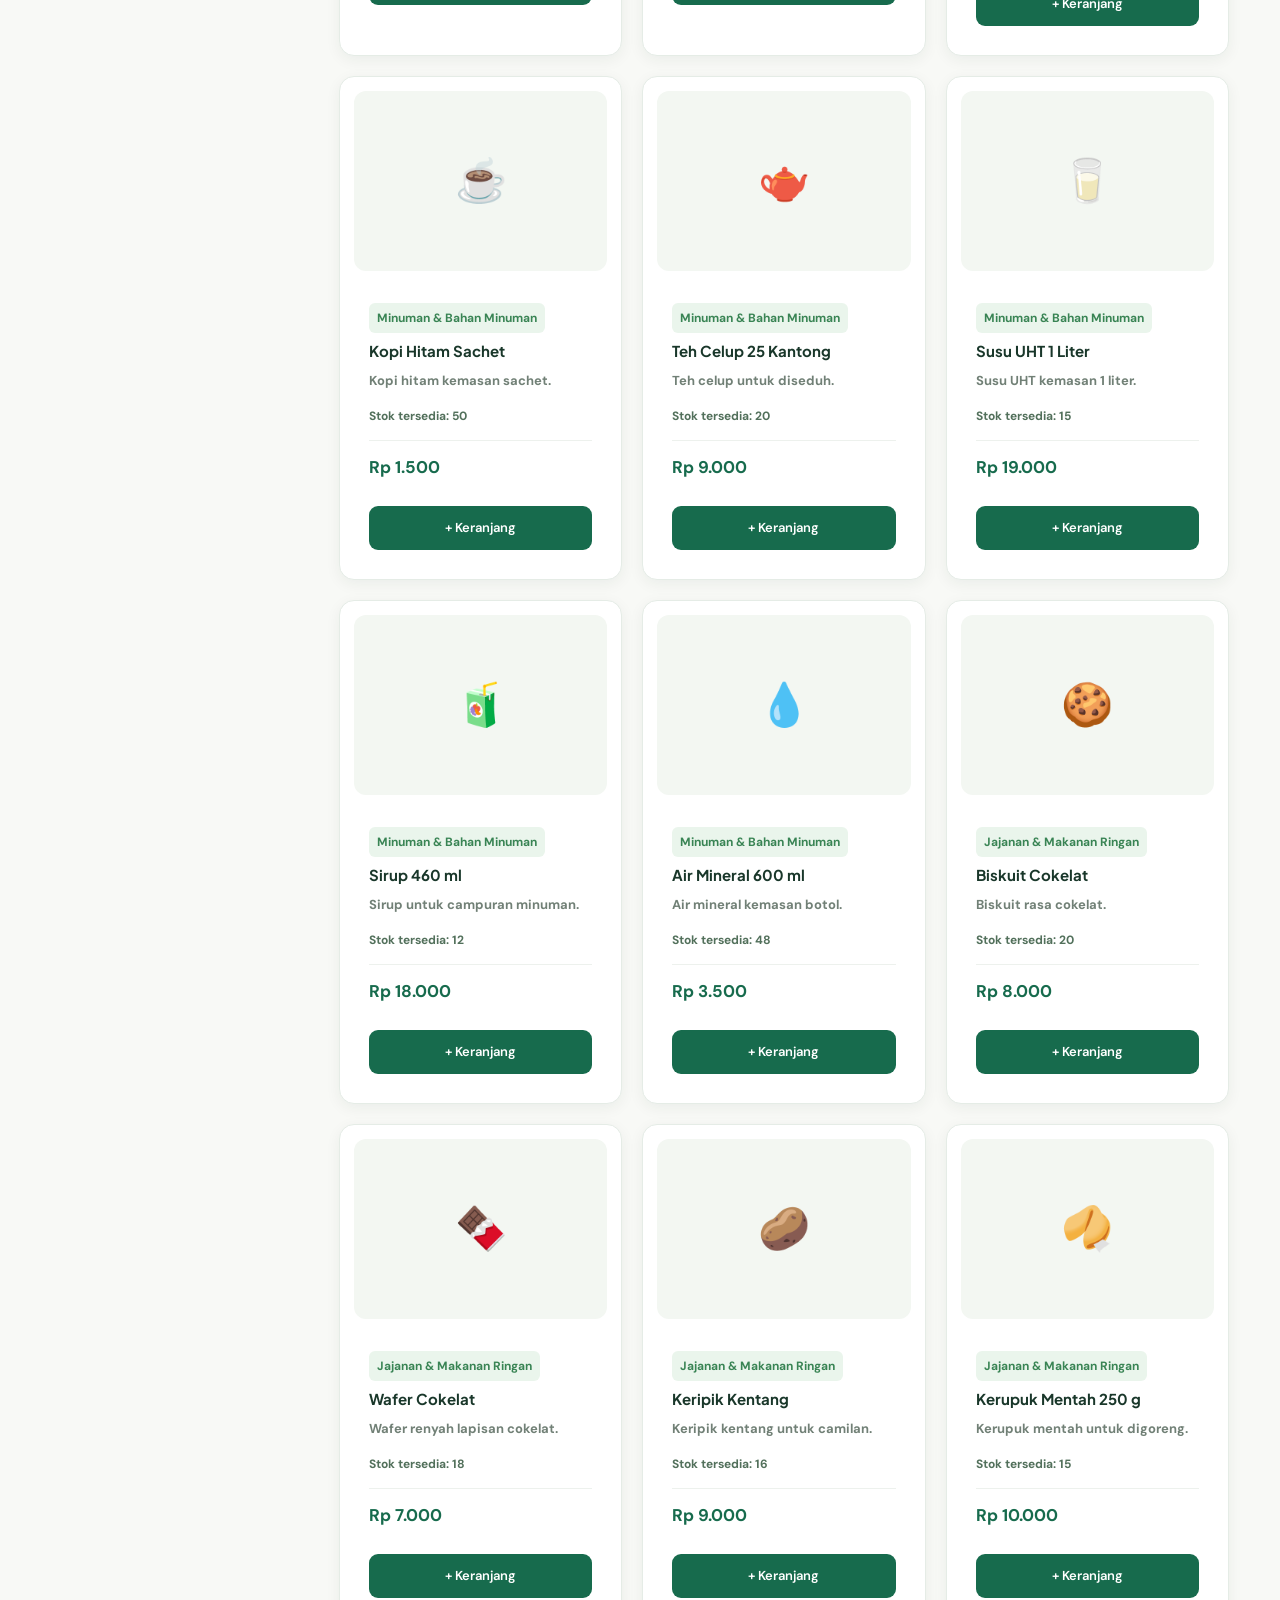
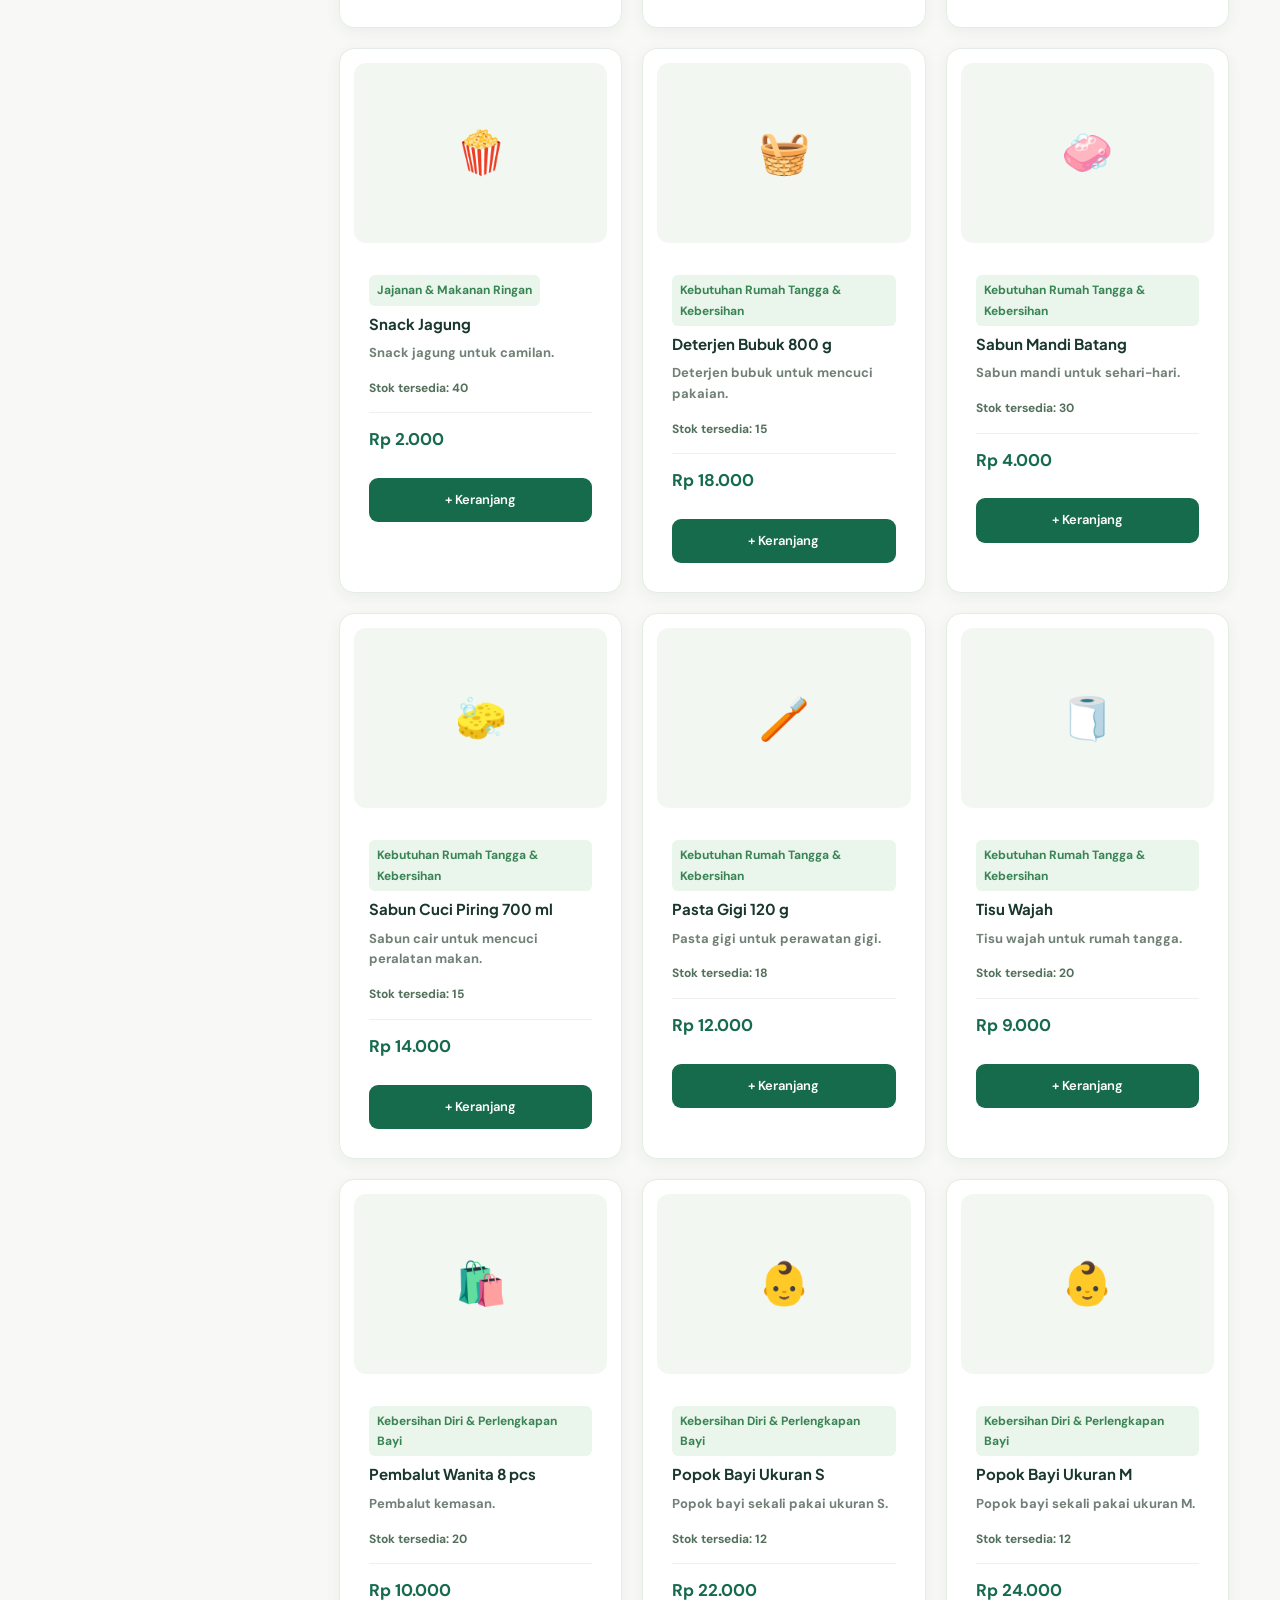
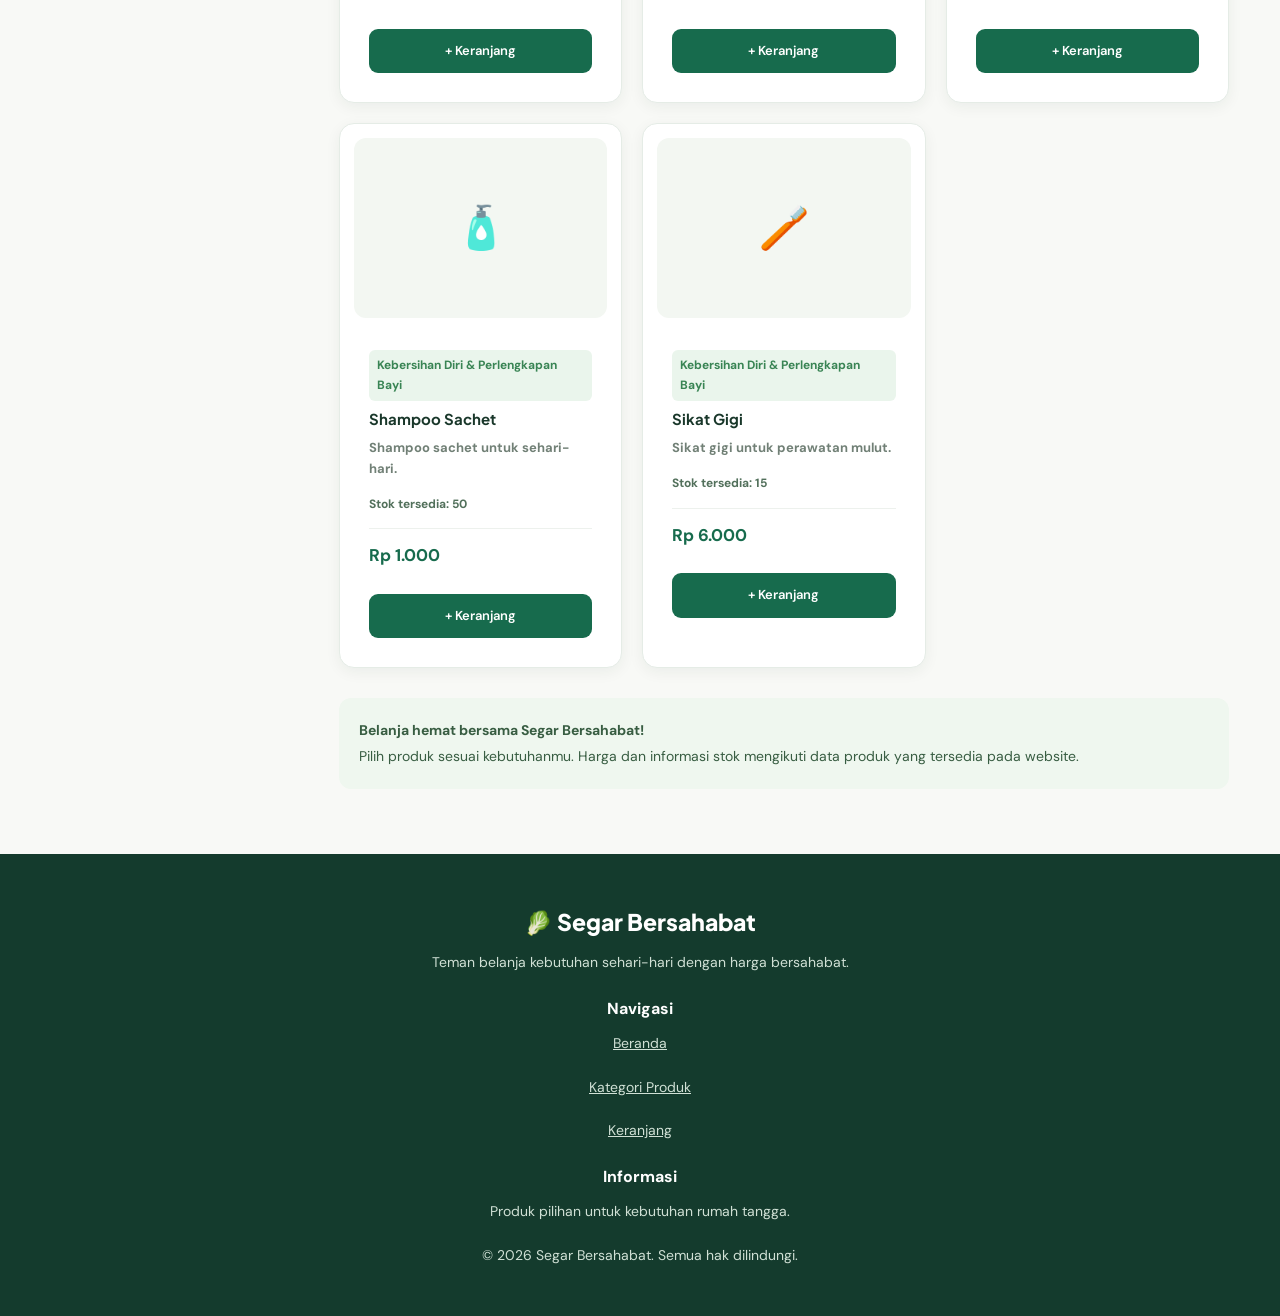
==== commit 51e57ad1: "push ecommerce" ====
--- a/kategori.html
+++ b/kategori.html
@@ -1,155 +1,774 @@
-
 <!DOCTYPE html>
 <html lang="id">
 <head>
-  <meta charset="UTF-8">
-  <meta name="viewport" content="width=device-width, initial-scale=1.0">
-  <title>Kategori Produk - SembakoKu</title>
-  <link rel="stylesheet" href="css/style.css">
+    <meta charset="UTF-8">
+    <meta name="viewport" content="width=device-width, initial-scale=1.0">
+    <meta name="description" content="Belanja sembako berkualitas dengan harga bersahabat di Segar Bersahabat.">
+    <title>Kategori Produk | Segar Bersahabat</title>
+
+    <link rel="stylesheet" href="css/style.css">
+
+    <style>
+        /* KATEGORI PRODUK */
+        .category-page {
+            max-width: 1200px;
+            width: 92%;
+            margin: 35px auto 60px;
+        }
+
+        .category-banner {
+            background: linear-gradient(120deg, #174d35, #3f9560);
+            color: white;
+            padding: 42px 35px;
+            border-radius: 18px;
+            margin-bottom: 30px;
+        }
+
+        .category-banner h1 {
+            font-size: clamp(27px, 4vw, 38px);
+            margin-bottom: 10px;
+        }
+
+        .category-banner p {
+            max-width: 600px;
+            line-height: 1.8;
+            color: #e9f8ed;
+        }
+
+        .breadcrumb {
+            margin-bottom: 18px;
+            color: #6c7b70;
+            font-size: 14px;
+        }
+
+        .breadcrumb a {
+            color: #287747;
+            text-decoration: none;
+        }
+
+        .category-layout {
+            display: grid;
+            grid-template-columns: 260px minmax(0, 1fr);
+            gap: 28px;
+            align-items: start;
+        }
+
+        .category-sidebar {
+            background: white;
+            border: 1px solid #e3ebe5;
+            border-radius: 16px;
+            padding: 22px;
+            box-shadow: 0 5px 18px rgba(20, 65, 40, 0.05);
+        }
+
+        .sidebar-section + .sidebar-section {
+            border-top: 1px solid #e7eee8;
+            margin-top: 23px;
+            padding-top: 22px;
+        }
+
+        .sidebar-section h3 {
+            font-size: 17px;
+            margin-bottom: 14px;
+            color: #19372a;
+        }
+
+        .category-search,
+        .price-input,
+        .category-sort {
+            width: 100%;
+            min-width: 0;
+            padding: 11px 12px;
+            border: 1px solid #d6e2d9;
+            border-radius: 9px;
+            font: inherit;
+            background: white;
+            color: #19372a;
+            outline: none;
+        }
+
+        .category-search:focus,
+        .price-input:focus,
+        .category-sort:focus {
+            border-color: #388b53;
+            box-shadow: 0 0 0 3px rgba(56, 139, 83, 0.12);
+        }
+
+        .category-filter-list {
+            display: flex;
+            flex-direction: column;
+            gap: 12px;
+        }
+
+        .category-filter-list label {
+            display: flex;
+            align-items: center;
+            gap: 9px;
+            color: #45564a;
+            font-size: 14px;
+            cursor: pointer;
+        }
+
+        .category-filter-list input {
+            accent-color: #287747;
+        }
+
+        .price-filter {
+            display: grid;
+            grid-template-columns: 1fr 1fr;
+            gap: 9px;
+        }
+
+        .price-filter .price-input {
+            font-size: 13px;
+        }
+
+        .filter-button {
+            width: 100%;
+            border: none;
+            border-radius: 9px;
+            padding: 11px;
+            background: #287747;
+            color: white;
+            font-weight: bold;
+            cursor: pointer;
+            margin-top: 12px;
+        }
+
+        .filter-button:hover {
+            background: #1d5d36;
+        }
+
+        .reset-button {
+            background: #edf5ee;
+            color: #287747;
+        }
+
+        .reset-button:hover {
+            background: #dcecdf;
+        }
+
+        .products-area {
+            min-width: 0;
+        }
+
+        .products-heading {
+            display: flex;
+            justify-content: space-between;
+            align-items: center;
+            gap: 15px;
+            margin-bottom: 20px;
+            flex-wrap: wrap;
+        }
+
+        .products-heading h2 {
+            font-size: 23px;
+            color: #19372a;
+        }
+
+        .products-heading p {
+            font-size: 14px;
+            color: #738076;
+            margin-top: 4px;
+        }
+
+        .sort-wrapper {
+            display: flex;
+            align-items: center;
+            gap: 9px;
+            font-size: 14px;
+            color: #58665c;
+        }
+
+        .category-sort {
+            width: auto;
+            min-width: 175px;
+            cursor: pointer;
+        }
+
+        /* Produk mengikuti data dari js/script.js */
+        #productList {
+            display: grid;
+            grid-template-columns: repeat(3, minmax(0, 1fr));
+            gap: 20px;
+        }
+
+        .product-card {
+            min-width: 0;
+            overflow: hidden;
+            border: 1px solid #e3ebe5;
+            border-radius: 15px;
+            background: white;
+            box-shadow: 0 4px 15px rgba(20, 65, 40, 0.05);
+            transition: transform 0.2s, box-shadow 0.2s;
+        }
+
+        .product-card:hover {
+            transform: translateY(-4px);
+            box-shadow: 0 10px 24px rgba(20, 65, 40, 0.1);
+        }
+
+        .product-image {
+            min-height: 160px;
+            height: 180px;
+            background: #f1f7f1;
+            display: flex;
+            align-items: center;
+            justify-content: center;
+            overflow: hidden;
+            position: relative;
+        }
+
+        .product-image img {
+            width: 100%;
+            height: 100%;
+            object-fit: contain;
+            padding: 12px;
+        }
+
+        .product-info {
+            padding: 16px;
+        }
+
+        .product-category {
+            display: inline-block;
+            font-size: 11px;
+            font-weight: bold;
+            color: #287747;
+            background: #eaf5ec;
+            padding: 5px 8px;
+            border-radius: 6px;
+            margin-bottom: 9px;
+        }
+
+        .product-title-link {
+            color: #19372a;
+            text-decoration: none;
+        }
+
+        .product-title-link:hover {
+            color: #287747;
+        }
+
+        .product-title-link h3,
+        .product-title-link {
+            font-weight: bold;
+        }
+
+        .product-description {
+            color: #778279;
+            font-size: 13px;
+            line-height: 1.6;
+            margin: 8px 0;
+        }
+
+        .product-stock {
+            color: #647469;
+            font-size: 12px;
+            margin-bottom: 12px;
+        }
+
+        .product-bottom {
+            display: flex;
+            flex-direction: column;
+            gap: 12px;
+            border-top: 1px solid #edf1ed;
+            padding-top: 12px;
+        }
+
+        .product-price {
+            color: #287747;
+            font-size: 17px;
+            font-weight: bold;
+        }
+
+        .btn-add {
+            display: block;
+            width: 100%;
+            padding: 10px;
+            background: #287747;
+            border: none;
+            border-radius: 8px;
+            color: white;
+            font-size: 13px;
+            font-weight: bold;
+            cursor: pointer;
+        }
+
+        .btn-add:hover {
+            background: #1d5d36;
+        }
+
+        .empty-products {
+            grid-column: 1 / -1;
+            text-align: center;
+            padding: 45px 20px;
+            border: 1px dashed #cbdacd;
+            border-radius: 14px;
+            color: #66776b;
+            background: #fbfdfb;
+        }
+
+        .empty-products h3 {
+            margin-bottom: 8px;
+            color: #19372a;
+        }
+
+        .category-note {
+            margin-top: 30px;
+            padding: 20px;
+            border-radius: 12px;
+            background: #eff7ef;
+            color: #385d42;
+            line-height: 1.8;
+            font-size: 14px;
+        }
+
+        @media (max-width: 1000px) {
+            .category-layout {
+                grid-template-columns: 220px minmax(0, 1fr);
+                gap: 18px;
+            }
+
+            #productList {
+                grid-template-columns: repeat(2, minmax(0, 1fr));
+                gap: 14px;
+            }
+        }
+
+        @media (max-width: 650px) {
+            .category-page {
+                width: 94%;
+                margin-top: 20px;
+            }
+
+            .category-banner {
+                padding: 28px 22px;
+            }
+
+            .category-layout {
+                grid-template-columns: 1fr;
+            }
+
+            .category-sidebar {
+                padding: 18px;
+            }
+
+            .products-heading {
+                align-items: flex-start;
+                flex-direction: column;
+            }
+
+            .sort-wrapper {
+                width: 100%;
+                justify-content: space-between;
+            }
+
+            .category-sort {
+                flex: 1;
+                min-width: 0;
+            }
+
+            #productList {
+                grid-template-columns: repeat(2, minmax(0, 1fr));
+                gap: 10px;
+            }
+
+            .product-image {
+                height: 135px;
+                min-height: 135px;
+            }
+
+            .product-info {
+                padding: 11px;
+            }
+
+            .product-price {
+                font-size: 14px;
+            }
+
+            .product-description {
+                font-size: 12px;
+            }
+
+            .product-title-link {
+                font-size: 14px;
+            }
+        }
+
+        @media (max-width: 360px) {
+            #productList {
+                grid-template-columns: 1fr;
+            }
+        }
+    </style>
 </head>
+
 <body>
 
-  <header class="navbar">
-    <a href="index.html" class="logo">🌿 Sembako<span>Ku</span></a>
-
-    <input type="search" id="searchInput"
-      placeholder="Cari beras, minyak, gula...">
-
-    <button onclick="searchProduct()">Cari</button>
-    <button onclick="showCart()">
-      🛒 Keranjang (<span id="cartCount">0</span>)
-    </button>
-  </header>
-
-  <nav class="menu">
-    <a href="index.html#beranda">Beranda</a>
-    <a href="kategori.html">Kategori</a>
-    <a href="index.html#produk">Produk</a>
-    <a href="index.html#promo">Promo</a>
-  </nav>
-
-  <main>
-    <section>
-      <h2>Kategori Produk</h2>
-      <p class="subtitle">
-        Temukan berbagai kebutuhan sembako untuk sehari-hari.
-      </p>
-
-      ```html
-<div class="categories">
-  <button onclick="filterCategory('Semua')">
-    🛍️<br>Semua Produk
-  </button>
-
-  <button onclick="filterCategory('Bahan Pokok Utama')">
-    🌾<br>Bahan Pokok Utama
-  </button>
-
-  <button onclick="filterCategory('Bahan Masakan & Bumbu Dapur')">
-    🧂<br>Bumbu Dapur
-  </button>
-
-  <button onclick="filterCategory('Makanan Cepat Saji & Instan')">
-    🍜<br>Makanan Instan
-  </button>
-
-  <button onclick="filterCategory('Minuman & Bahan Minuman')">
-    🥤<br>Minuman
-  </button>
-
-  <button onclick="filterCategory('Jajanan & Makanan Ringan')">
-    🍪<br>Makanan Ringan
-  </button>
-
-  <button onclick="filterCategory('Kebutuhan Rumah Tangga & Kebersihan')">
-    🧺<br>Kebutuhan Rumah Tangga
-  </button>
-
-  <button onclick="filterCategory('Kebersihan Diri & Perlengkapan Bayi')">
-    🧴<br>Kebersihan Diri & Bayi
-  </button>
-</div>
-    </section>
-
-    <section id="produk">
-      ```html
-<div class="category-toolbar">
-  <div>
-    <h2>Daftar Produk</h2>
-    <p class="subtitle">
-      Pilih produk sesuai kebutuhanmu.
-    </p>
-    <p id="resultInfo">35 produk ditemukan</p>
-  </div>
-
-  <div class="sort-box">
-    <label for="sortProducts">Urutkan:</label>
-    <select id="sortProducts">
-      <option value="default">Produk Default</option>
-      <option value="cheap">Harga Terendah</option>
-      <option value="expensive">Harga Tertinggi</option>
-      <option value="name">Nama Produk</option>
-    </select>
-  </div>
-</div>
-
-```html
-<div class="category-layout">
-
-  <aside class="filter-sidebar">
-    <h3>Filter Produk</h3>
-
-    <div class="filter-group">
-      <label for="categorySearch">Cari Produk</label>
-      <input
-        type="search"
-        id="categorySearch"
-        placeholder="Nama produk..."
-      >
-    </div>
-
-    <div class="filter-group">
-      <label for="minPrice">Harga Minimum</label>
-      <input
-        type="number"
-        id="minPrice"
-        min="0"
-        placeholder="Contoh: 5000"
-      >
-    </div>
-
-    <div class="filter-group">
-      <label for="maxPrice">Harga Maksimum</label>
-      <input
-        type="number"
-        id="maxPrice"
-        min="0"
-        placeholder="Contoh: 30000"
-      >
-    </div>
-
-    <button type="button" class="btn" onclick="applySidebarFilters()">
-      Terapkan Filter
-    </button>
-
-    <button type="button" class="btn" onclick="clearSidebarFilters()">
-      Reset Filter
-    </button>
-  </aside>
-
-  <div class="products" id="productList"></div>
-
-</div>
-
-    </section>
-  </main>
-
-  <footer>
-    <h3>🌿 SembakoKu</h3>
-    <p>Belanja sembako jadi lebih mudah.</p>
-    <small>© 2026 SembakoKu — Proyek pembelajaran.</small>
-  </footer>
-
-  <script src="js/script.js"></script>
+    <!-- NAVBAR -->
+    <header>
+        <nav class="navbar">
+            <a href="index.html" class="logo">
+                🥬 Segar Bersahabat
+            </a>
+
+            <ul class="nav-links">
+                <li><a href="index.html">Beranda</a></li>
+                <li><a href="kategori.html" class="active">Kategori</a></li>
+                <li>
+                    <a href="keranjang.html">
+                        Keranjang
+                        <span id="cartCount">0</span>
+                    </a>
+                </li>
+            </ul>
+        </nav>
+    </header>
+
+    <main class="category-page">
+
+        <!-- BREADCRUMB -->
+        <div class="breadcrumb">
+            <a href="index.html">Beranda</a> / Kategori Produk
+        </div>
+
+        <!-- BANNER -->
+        <section class="category-banner">
+            <h1>Belanja Sembako Jadi Lebih Mudah! 🌿</h1>
+            <p>
+                Temukan kebutuhan sehari-hari mulai dari beras, minyak goreng,
+                gula, tepung, hingga berbagai bahan dapur pilihan dengan harga
+                bersahabat.
+            </p>
+        </section>
+
+        <!-- SIDEBAR DAN PRODUK -->
+        <section class="category-layout">
+
+            <aside class="category-sidebar">
+
+                <!-- PENCARIAN -->
+                <div class="sidebar-section">
+                    <h3>🔎 Cari Produk</h3>
+
+                    <input
+                        type="search"
+                        id="categorySearch"
+                        class="category-search"
+                        placeholder="Cari nama produk..."
+                        aria-label="Cari nama produk"
+                    >
+                </div>
+
+                <!-- FILTER KATEGORI -->
+                <div class="sidebar-section">
+                    <h3>📦 Kategori Produk</h3>
+
+                    <div class="category-filter-list">
+                        <label>
+                            <input type="radio" name="categoryFilter"
+                                   value="all" checked>
+                            Semua Produk
+                        </label>
+
+                        <label>
+                            <input type="radio" name="categoryFilter"
+                                   value="Beras">
+                            Beras
+                        </label>
+
+                        <label>
+                            <input type="radio" name="categoryFilter"
+                                   value="Minyak Goreng">
+                            Minyak Goreng
+                        </label>
+
+                        <label>
+                            <input type="radio" name="categoryFilter"
+                                   value="Gula">
+                            Gula
+                        </label>
+
+                        <label>
+                            <input type="radio" name="categoryFilter"
+                                   value="Tepung">
+                            Tepung
+                        </label>
+
+                        <label>
+                            <input type="radio" name="categoryFilter"
+                                   value="Bumbu">
+                            Bumbu Dapur
+                        </label>
+
+                        <label>
+                            <input type="radio" name="categoryFilter"
+                                   value="Makanan">
+                            Makanan
+                        </label>
+
+                        <label>
+                            <input type="radio" name="categoryFilter"
+                                   value="Minuman">
+                            Minuman
+                        </label>
+                    </div>
+                </div>
+
+                <!-- FILTER HARGA -->
+                <div class="sidebar-section">
+                    <h3>💰 Rentang Harga</h3>
+
+                    <div class="price-filter">
+                        <input
+                            type="number"
+                            id="minPrice"
+                            class="price-input"
+                            min="0"
+                            placeholder="Min. Rp"
+                            aria-label="Harga minimum"
+                        >
+
+                        <input
+                            type="number"
+                            id="maxPrice"
+                            class="price-input"
+                            min="0"
+                            placeholder="Maks. Rp"
+                            aria-label="Harga maksimum"
+                        >
+                    </div>
+
+                    <button type="button" class="filter-button"
+                            id="applyPriceFilter">
+                        Terapkan Filter
+                    </button>
+
+                    <button type="button"
+                            class="filter-button reset-button"
+                            id="resetFilters">
+                        Reset Filter
+                    </button>
+                </div>
+
+            </aside>
+
+            <!-- AREA PRODUK -->
+            <div class="products-area">
+
+                <div class="products-heading">
+                    <div>
+                        <h2>Semua Produk</h2>
+                        <p>Temukan kebutuhan harian favoritmu.</p>
+                    </div>
+
+                    <div class="sort-wrapper">
+                        <label for="sortProducts">Urutkan:</label>
+
+                        <select id="sortProducts" class="category-sort">
+                            <option value="default">Produk Terbaru</option>
+                            <option value="price-low">Harga Terendah</option>
+                            <option value="price-high">Harga Tertinggi</option>
+                            <option value="name">Nama A–Z</option>
+                        </select>
+                    </div>
+                </div>
+
+                <!-- ID INI DIPAKAI OLEH js/script.js -->
+                <div id="productList">
+                    <div class="empty-products">
+                        <p>Memuat produk...</p>
+                    </div>
+                </div>
+
+                <div class="category-note">
+                    <strong>Belanja hemat bersama Segar Bersahabat!</strong>
+                    <br>
+                    Pilih produk sesuai kebutuhanmu. Harga dan informasi stok
+                    mengikuti data produk yang tersedia pada website.
+                </div>
+
+            </div>
+        </section>
+
+    </main>
+
+    <!-- FOOTER -->
+    <footer class="footer">
+        <div class="footer-content">
+            <div>
+                <h3>🥬 Segar Bersahabat</h3>
+                <p>
+                    Teman belanja kebutuhan sehari-hari dengan harga
+                    bersahabat.
+                </p>
+            </div>
+
+            <div>
+                <h4>Navigasi</h4>
+                <p><a href="index.html">Beranda</a></p>
+                <p><a href="kategori.html">Kategori Produk</a></p>
+                <p><a href="keranjang.html">Keranjang</a></p>
+            </div>
+
+            <div>
+                <h4>Informasi</h4>
+                <p>Produk pilihan untuk kebutuhan rumah tangga.</p>
+            </div>
+        </div>
+
+        <div class="footer-bottom">
+            <p>&copy; 2026 Segar Bersahabat. Semua hak dilindungi.</p>
+        </div>
+    </footer>
+
+    <script src="js/script.js"></script>
+
+    <!-- Filter kategori dan rentang harga -->
+    <script>
+        document.addEventListener("DOMContentLoaded", function () {
+            const categorySearch = document.getElementById("categorySearch");
+            const minPrice = document.getElementById("minPrice");
+            const maxPrice = document.getElementById("maxPrice");
+            const applyButton = document.getElementById("applyPriceFilter");
+            const resetButton = document.getElementById("resetFilters");
+            const categoryRadios = document.querySelectorAll(
+                'input[name="categoryFilter"]'
+            );
+
+            let selectedCategory = "all";
+            let minValue = "";
+            let maxValue = "";
+
+            function filterCategoryProducts() {
+                const keyword = categorySearch.value.trim().toLowerCase();
+                const cards = document.querySelectorAll(
+                    "#productList .product-card"
+                );
+
+                cards.forEach(function (card) {
+                    const text = card.textContent.toLowerCase();
+                    const categoryElement =
+                        card.querySelector(".product-category");
+
+                    const categoryText = categoryElement
+                        ? categoryElement.textContent.trim().toLowerCase()
+                        : "";
+
+                    const priceElement = card.querySelector(".product-price");
+                    const priceText = priceElement
+                        ? priceElement.textContent
+                        : "";
+
+                    const numericPrice = Number(
+                        priceText.replace(/[^\d]/g, "")
+                    );
+
+                    const matchesKeyword = text.includes(keyword);
+
+                    const matchesCategory =
+                        selectedCategory === "all" ||
+                        categoryText.includes(selectedCategory.toLowerCase());
+
+                    const matchesMin =
+                        minValue === "" ||
+                        numericPrice >= Number(minValue);
+
+                    const matchesMax =
+                        maxValue === "" ||
+                        numericPrice <= Number(maxValue);
+
+                    card.style.display =
+                        matchesKeyword && matchesCategory &&
+                        matchesMin && matchesMax
+                            ? ""
+                            : "none";
+                });
+
+                let visibleCount = 0;
+
+                cards.forEach(function (card) {
+                    if (card.style.display !== "none") {
+                        visibleCount++;
+                    }
+                });
+
+                let emptyMessage = document.getElementById(
+                    "categoryEmptyMessage"
+                );
+
+                if (!emptyMessage) {
+                    emptyMessage = document.createElement("div");
+                    emptyMessage.id = "categoryEmptyMessage";
+                    emptyMessage.className = "empty-products";
+                    emptyMessage.innerHTML =
+                        "<h3>Produk tidak ditemukan</h3>" +
+                        "<p>Coba ubah kata pencarian atau filter kamu.</p>";
+                    document.getElementById("productList")
+                        .appendChild(emptyMessage);
+                }
+
+                emptyMessage.style.display =
+                    visibleCount === 0 ? "block" : "none";
+            }
+
+            categorySearch.addEventListener("input", filterCategoryProducts);
+
+            categoryRadios.forEach(function (radio) {
+                radio.addEventListener("change", function () {
+                    selectedCategory = this.value;
+                    filterCategoryProducts();
+                });
+            });
+
+            applyButton.addEventListener("click", function () {
+                minValue = minPrice.value;
+                maxValue = maxPrice.value;
+
+                if (
+                    minValue !== "" &&
+                    maxValue !== "" &&
+                    Number(minValue) > Number(maxValue)
+                ) {
+                    alert("Harga minimum tidak boleh melebihi harga maksimum.");
+                    return;
+                }
+
+                filterCategoryProducts();
+            });
+
+            resetButton.addEventListener("click", function () {
+                categorySearch.value = "";
+                minPrice.value = "";
+                maxPrice.value = "";
+                minValue = "";
+                maxValue = "";
+                selectedCategory = "all";
+
+                const allRadio = document.querySelector(
+                    'input[name="categoryFilter"][value="all"]'
+                );
+
+                if (allRadio) {
+                    allRadio.checked = true;
+                }
+
+                const sortProducts = document.getElementById("sortProducts");
+
+                if (sortProducts) {
+                    sortProducts.value = "default";
+                }
+
+                // Minta script utama merender ulang jika fungsi tersedia.
+                if (typeof renderProducts === "function") {
+                    renderProducts();
+                }
+
+                filterCategoryProducts();
+            });
+        });
+    </script>
+
 </body>
 </html>
